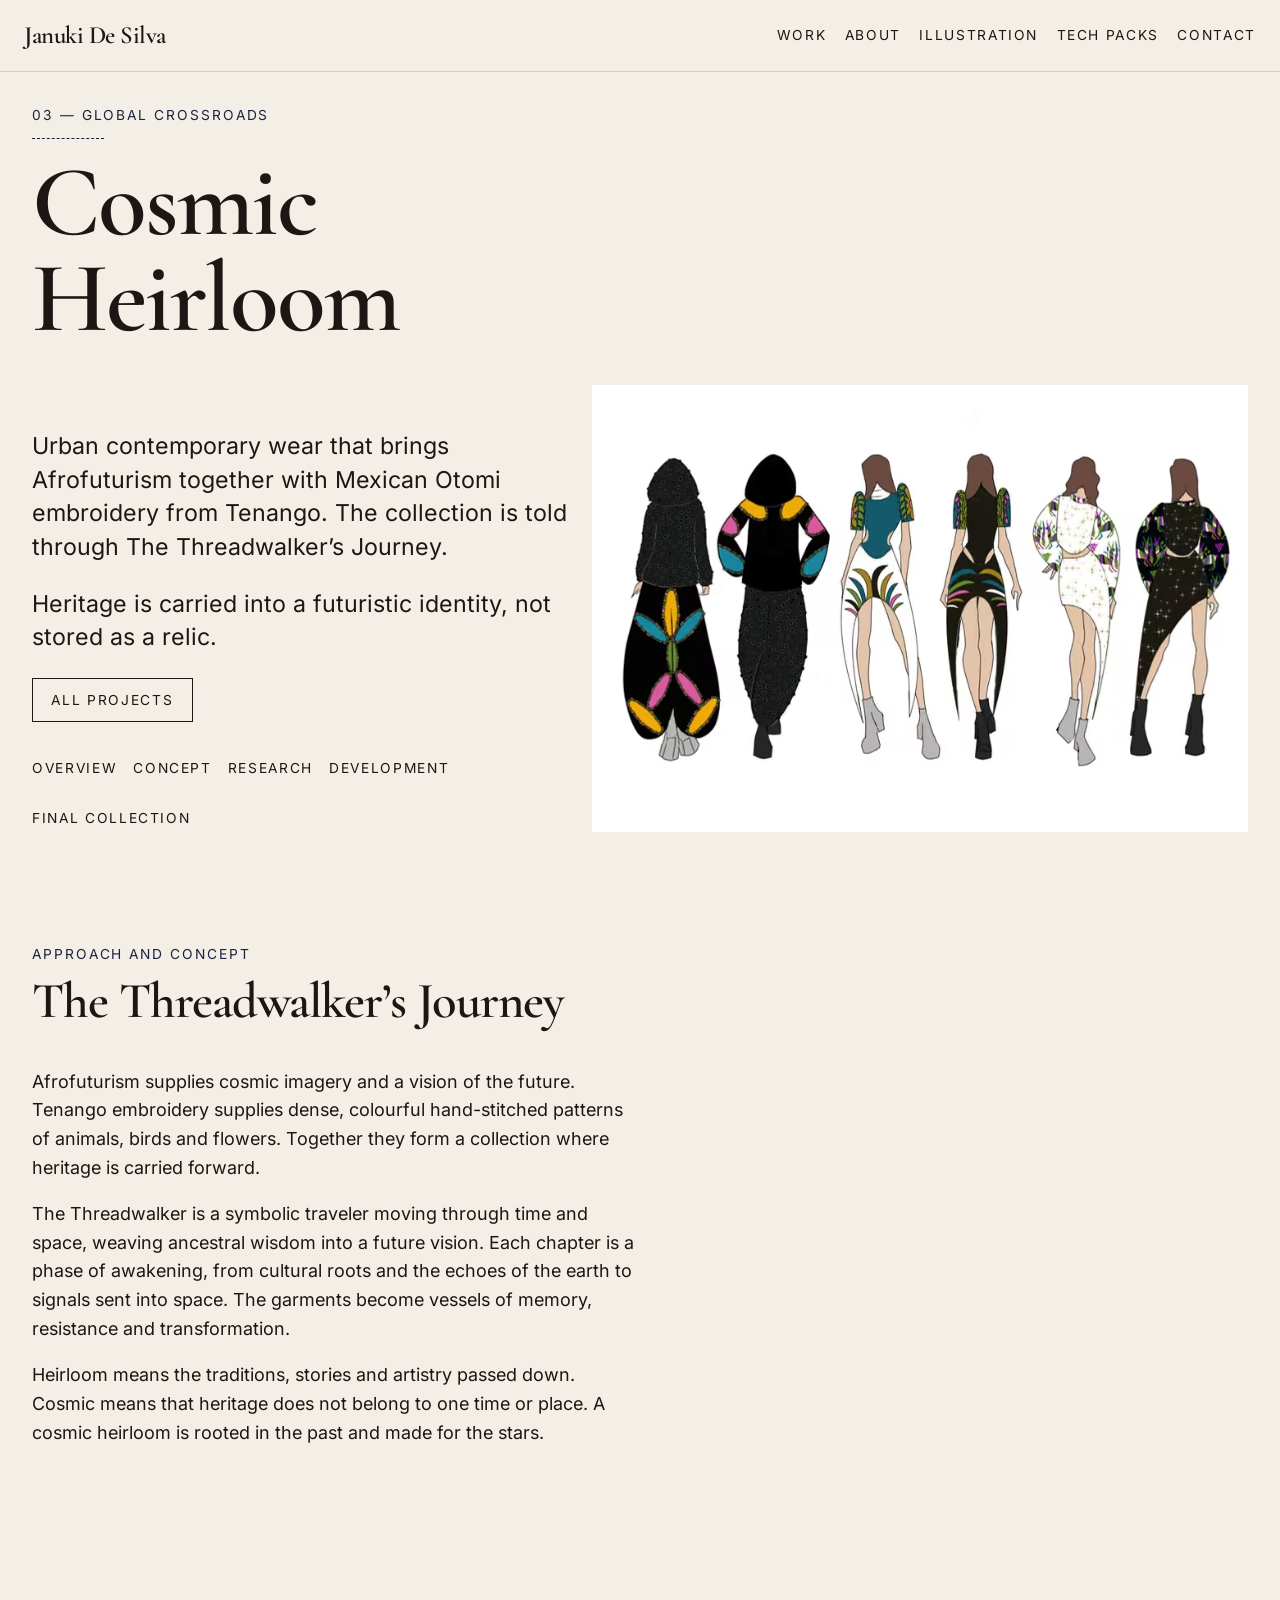
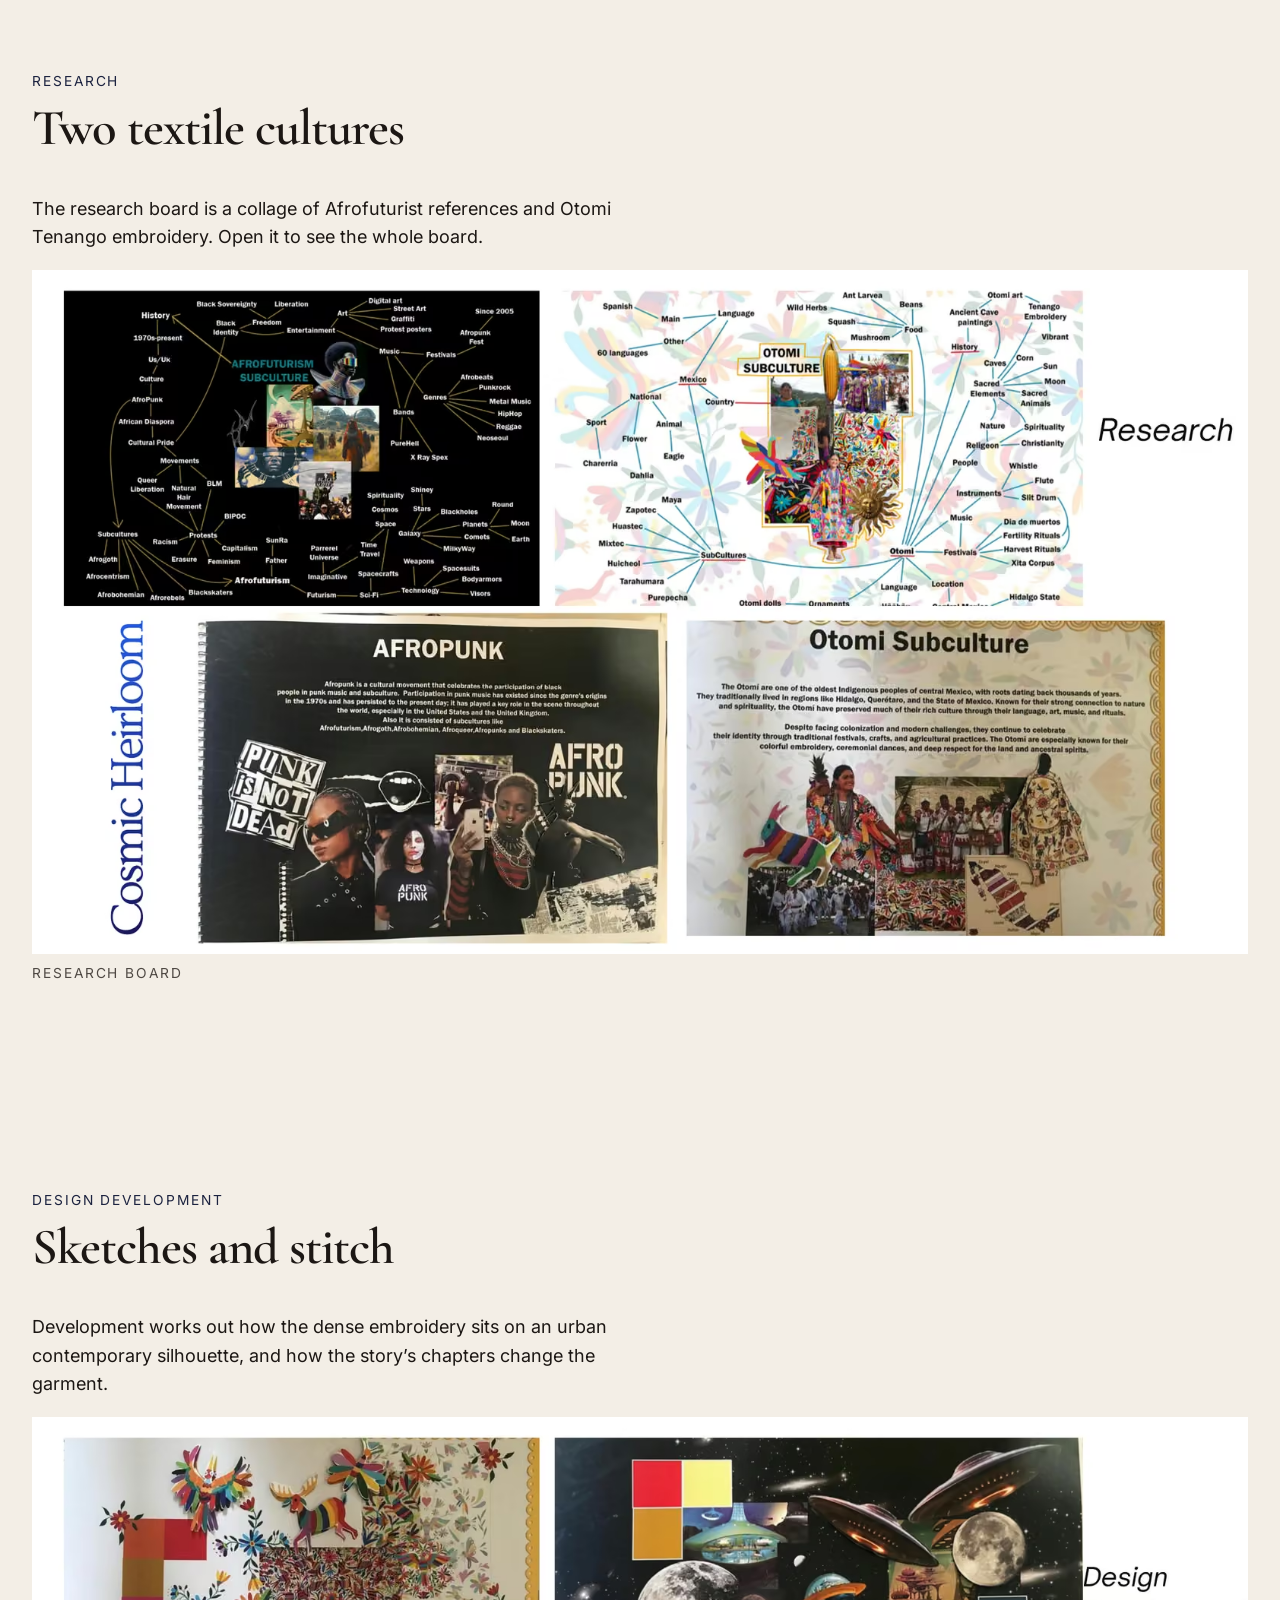
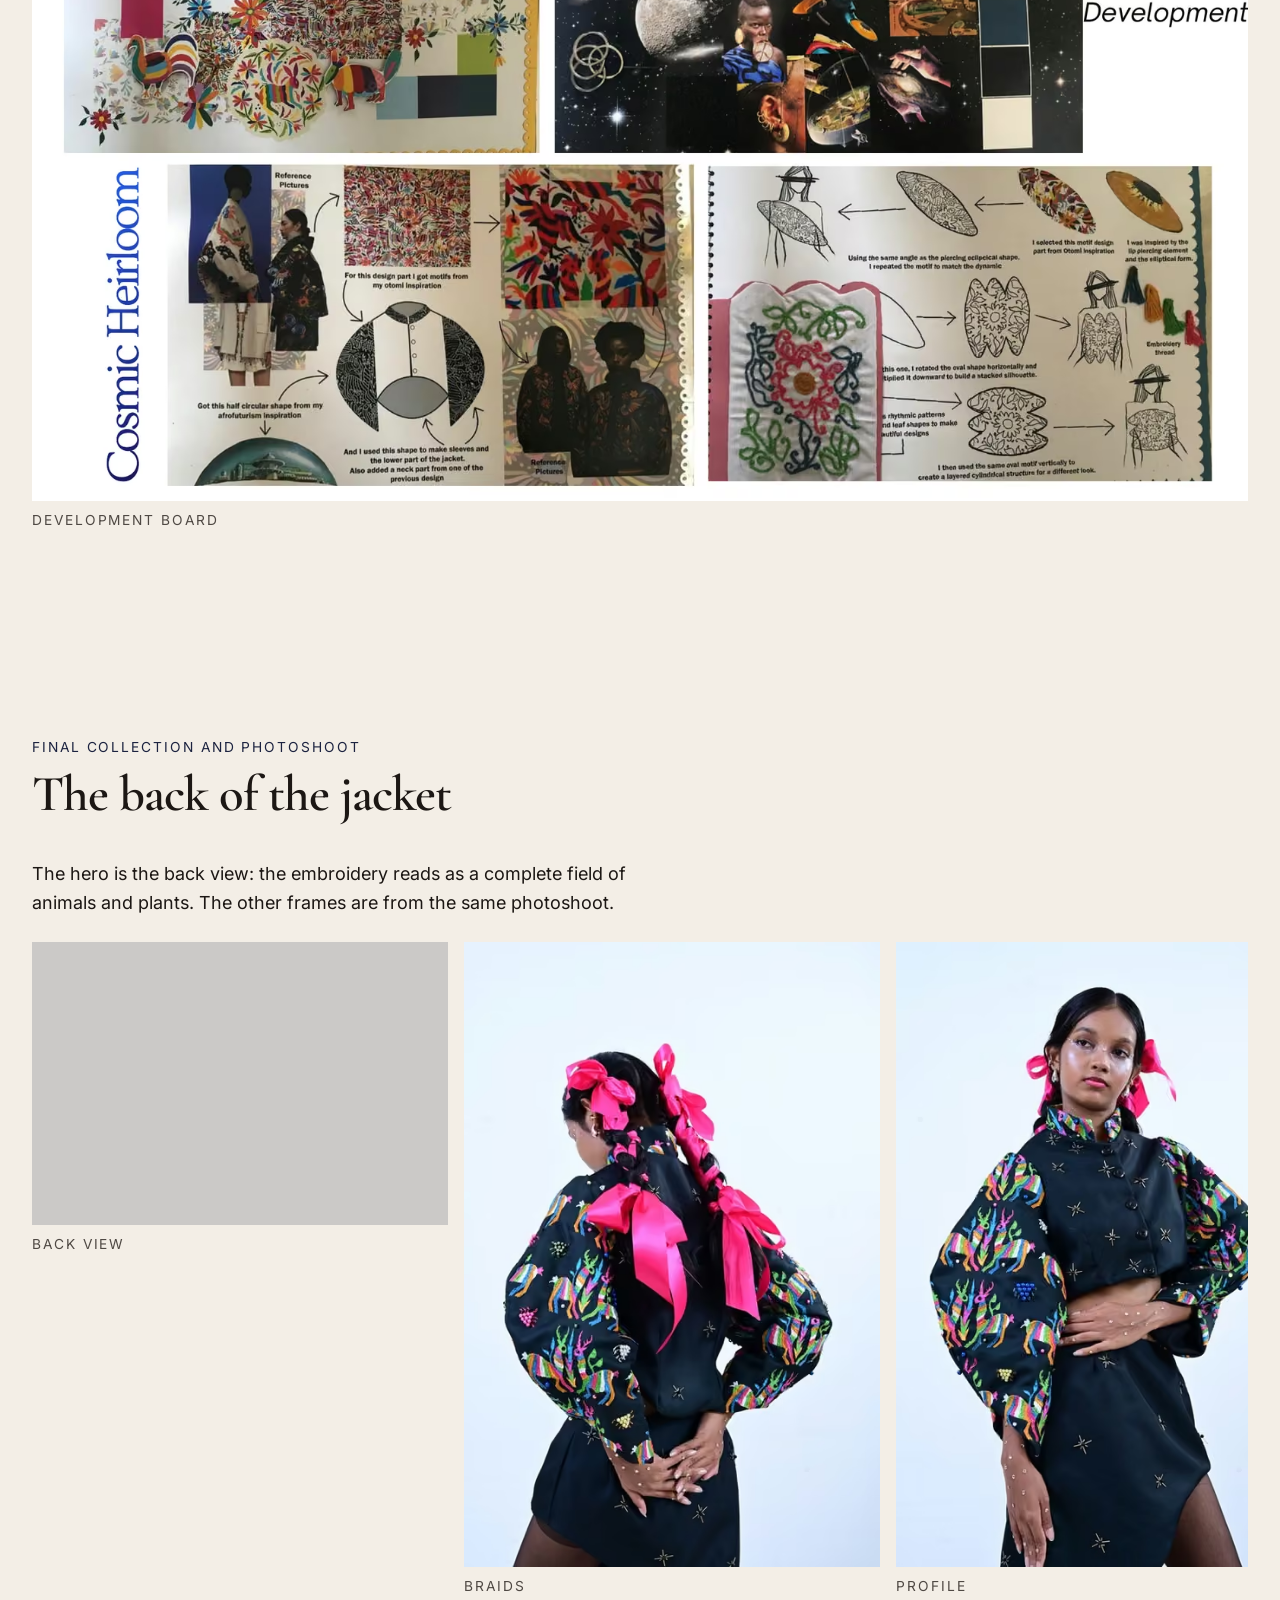
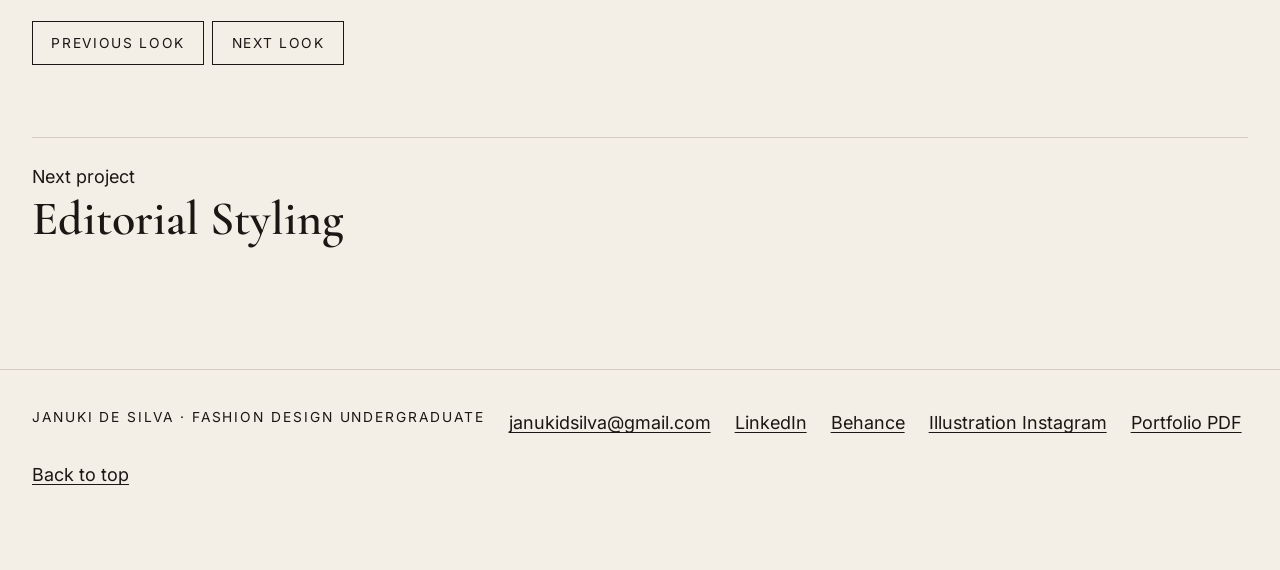
==== cosmic-heirloom/index.html @ c3a28420 "Rebuild the portfolio as an editorial multi-page site. Replace the one-page dialog layout with a pap" ====
<!DOCTYPE html>
<html lang="en">
<head>
  <meta charset="utf-8">
  <meta name="viewport" content="width=device-width, initial-scale=1">
  <title>Cosmic Heirloom — Januki De Silva</title>
  <meta name="description" content="Cosmic Heirloom by Januki De Silva. Afrofuturism meets Mexican Otomi Tenango embroidery in urban contemporary wear, told as The Threadwalker’s Journey.">
  <link rel="canonical" href="https://januki-desilva.github.io/cosmic-heirloom/">
  <meta name="theme-color" content="#1c2340">
  <meta name="author" content="Januki De Silva">
  <meta property="og:type" content="website">
  <meta property="og:locale" content="en_US">
  <meta property="og:site_name" content="Januki De Silva">
  <meta property="og:title" content="Cosmic Heirloom — Januki De Silva">
  <meta property="og:description" content="Cosmic Heirloom by Januki De Silva. Afrofuturism meets Mexican Otomi Tenango embroidery in urban contemporary wear, told as The Threadwalker’s Journey.">
  <meta property="og:url" content="https://januki-desilva.github.io/cosmic-heirloom/">
  <meta property="og:image" content="https://januki-desilva.github.io/images/og/cosmic-heirloom.jpg">
  <meta property="og:image:width" content="1200">
  <meta property="og:image:height" content="630">
  <meta property="og:image:alt" content="Cosmic Heirloom. Back view of an embroidered jacket.">
  <meta name="twitter:card" content="summary_large_image">
  <meta name="twitter:title" content="Cosmic Heirloom — Januki De Silva">
  <meta name="twitter:description" content="Cosmic Heirloom by Januki De Silva. Afrofuturism meets Mexican Otomi Tenango embroidery in urban contemporary wear, told as The Threadwalker’s Journey.">
  <meta name="twitter:image" content="https://januki-desilva.github.io/images/og/cosmic-heirloom.jpg">
  <meta name="twitter:image:alt" content="Cosmic Heirloom. Back view of an embroidered jacket.">
  <link rel="icon" href="/favicon.svg" type="image/svg+xml">
  <link rel="icon" href="/favicon.ico" sizes="any">
  <link rel="apple-touch-icon" href="/apple-touch-icon.png">
  <link rel="preload" href="/fonts/f8.woff2" as="font" type="font/woff2" crossorigin>
  <link rel="preload" as="image" href="/images/cosmic/back-480.avif" imagesrcset="/images/cosmic/back-480.avif 480w, /images/cosmic/back-800.avif 800w" imagesizes="(min-width: 800px) 54vw, 100vw" type="image/avif" fetchpriority="high">
<!-- site-css:start -->
<style>
/* Self-hosted, subset, free fonts. Two families only.
   Cormorant Garamond 600 for headings. Inter 400 for text.
   Italic on the contact headline is synthesised from the roman,
   so the first view downloads two files, not four. */

@font-face {
  font-family: "Cormorant Garamond";
  font-style: normal;
  font-weight: 600;
  font-display: swap;
  src: url("/fonts/f7.woff2") format("woff2");
  unicode-range: U+0100-02BA, U+02BD-02C5, U+02C7-02CC, U+02CE-02D7, U+02DD-02FF, U+0304, U+0308, U+0329, U+1D00-1DBF, U+1E00-1E9F, U+1EF2-1EFF, U+2020, U+20A0-20AB, U+20AD-20C4, U+2113, U+2C60-2C7F, U+A720-A7FF;
}

@font-face {
  font-family: "Cormorant Garamond";
  font-style: normal;
  font-weight: 600;
  font-display: swap;
  src: url("/fonts/f8.woff2") format("woff2");
  unicode-range: U+0000-00FF, U+0131, U+0152-0153, U+02BB-02BC, U+02C6, U+02DA, U+02DC, U+0304, U+0308, U+0329, U+2000-206F, U+20AC, U+2122, U+2191, U+2193, U+2212, U+2215, U+FEFF, U+FFFD;
}

@font-face {
  font-family: Inter;
  font-style: normal;
  font-weight: 400;
  font-display: swap;
  src: url("/fonts/f9.woff2") format("woff2");
  unicode-range: U+0100-02BA, U+02BD-02C5, U+02C7-02CC, U+02CE-02D7, U+02DD-02FF, U+0304, U+0308, U+0329, U+1D00-1DBF, U+1E00-1E9F, U+1EF2-1EFF, U+2020, U+20A0-20AB, U+20AD-20C4, U+2113, U+2C60-2C7F, U+A720-A7FF;
}

@font-face {
  font-family: Inter;
  font-style: normal;
  font-weight: 400;
  font-display: swap;
  src: url("/fonts/f10.woff2") format("woff2");
  unicode-range: U+0000-00FF, U+0131, U+0152-0153, U+02BB-02BC, U+02C6, U+02DA, U+02DC, U+0304, U+0308, U+0329, U+2000-206F, U+20AC, U+2122, U+2191, U+2193, U+2212, U+2215, U+FEFF, U+FFFD;
}

/* Januki De Silva — portfolio
   Neutral paper and ink. Project accents are set on the body.
   Motion uses transform and opacity only. */

:root {
  --paper: #f3eee6;
  --paper-2: #e7e0d6;
  --ink: #1c1714;
  --muted: #4f4944;
  --line: #d4cdc2;
  --accent: #6e2433;
  --accent-2: #3d4750;
  --vivid: #b4233a;
  --serif: "Cormorant Garamond", "Iowan Old Style", Palatino, "Palatino Linotype", "Times New Roman", serif;
  --sans: Inter, "Segoe UI", system-ui, sans-serif;
  --header: 4.5rem;
  --s-1: 0.25rem;
  --s-2: 0.5rem;
  --s-3: 0.75rem;
  --s-4: 1rem;
  --s-5: 1.5rem;
  --s-6: 2rem;
  --s-7: 3rem;
  --s-8: 4.5rem;
  --s-9: clamp(4.5rem, 8vw, 7rem);
  --text-sm: clamp(0.78rem, 0.74rem + 0.15vw, 0.875rem);
  --text-body: clamp(1rem, 0.96rem + 0.2vw, 1.125rem);
  --text-lead: clamp(1.15rem, 1.02rem + 0.55vw, 1.45rem);
  --text-h3: clamp(1.4rem, 1.15rem + 1vw, 1.85rem);
  --text-h2: clamp(2.1rem, 1.4rem + 2.2vw, 3.4rem);
  --text-h1: clamp(2.7rem, 1.15rem + 6.4vw, 6.25rem);
  --measure: 38rem;
  color-scheme: light;
}

body[data-project="parasomnia"] {
  --accent: #6e2433;
  --accent-2: #3d4750;
}

body[data-project="sacred-skin"] {
  --accent: #5c4034;
  --accent-2: #8a7968;
}

body[data-project="cosmic-heirloom"] {
  --accent: #1c2340;
  --accent-2: #b4233a;
}

body[data-project="editorial-styling"] {
  --accent: #1b2a4a;
  --accent-2: #7a2432;
}

*,
*::before,
*::after {
  box-sizing: border-box;
}

html {
  scroll-behavior: smooth;
  scroll-padding-top: calc(var(--header) + 0.75rem);
}

body {
  margin: 0;
  background: var(--paper);
  color: var(--ink);
  font-family: var(--sans);
  font-size: var(--text-body);
  font-weight: 400;
  line-height: 1.6;
  padding-top: var(--header);
}

img,
svg,
video {
  max-width: 100%;
  height: auto;
}

button,
input,
textarea {
  font-family: inherit;
  font-size: inherit;
}

[hidden] {
  display: none !important;
}

:focus {
  outline: none;
}

:focus-visible {
  outline: 2px solid var(--ink);
  outline-offset: 3px;
}

.skip:not(:focus) {
  position: absolute;
  width: 1px;
  height: 1px;
  padding: 0;
  margin: -1px;
  overflow: hidden;
  clip: rect(0 0 0 0);
  clip-path: inset(50%);
  white-space: nowrap;
  border: 0;
}

.skip:focus {
  position: fixed;
  left: 0.75rem;
  top: 0.75rem;
  z-index: 80;
  background: var(--ink);
  color: var(--paper);
  padding: 0.7rem 1rem;
  text-decoration: none;
}

.sr-only {
  position: absolute;
  width: 1px;
  height: 1px;
  padding: 0;
  margin: -1px;
  overflow: hidden;
  clip: rect(0 0 0 0);
  clip-path: inset(50%);
  white-space: nowrap;
  border: 0;
}

h1, h2, h3, p, figure {
  margin-top: 0;
}

figure {
  margin: 0;
}

h1, h2, h3 {
  font-family: var(--serif);
  font-weight: 600;
  line-height: 0.96;
  letter-spacing: -0.02em;
}

h2 em {
  font-style: italic;
  font-weight: 600;
}

h1 { font-size: var(--text-h1); }
h2 { font-size: var(--text-h2); }
h3 { font-size: var(--text-h3); line-height: 1.05; }

p { overflow-wrap: break-word; }

a {
  color: inherit;
}

.lede,
.prose p {
  max-width: var(--measure);
}

.lede {
  font-size: var(--text-lead);
  line-height: 1.45;
}

.eyebrow,
.kicker,
.section-label,
.work-tag,
figcaption,
.lookbook-bar,
.pager span,
.form-note,
.footer-meta {
  font-family: var(--sans);
  font-size: var(--text-sm);
  font-weight: 400;
  letter-spacing: 0.14em;
  text-transform: uppercase;
}

.eyebrow,
.kicker,
.section-label {
  color: var(--accent);
  margin-bottom: var(--s-3);
}

.muted { color: var(--muted); }

.wrap {
  width: min(72rem, calc(100% - 2rem));
  margin-inline: auto;
}

.wrap-wide {
  width: min(86rem, calc(100% - 2rem));
  margin-inline: auto;
}

.section {
  padding: var(--s-9) 0;
  scroll-margin-top: calc(var(--header) + 0.5rem);
}

.section-head {
  display: grid;
  gap: var(--s-3);
  margin-bottom: var(--s-7);
  position: relative;
  z-index: 1;
}

/* Header */
.site-header {
  position: fixed;
  inset: 0 0 auto 0;
  z-index: 40;
  display: flex;
  align-items: center;
  justify-content: space-between;
  gap: var(--s-4);
  min-height: var(--header);
  padding: 0 1rem;
  background: var(--paper);
  border-bottom: 1px solid var(--line);
  transform: translateY(0);
  transition: transform 240ms ease-out;
}

.site-header.is-hidden {
  transform: translateY(-100%);
}

.site-header:focus-within {
  transform: none;
}

.logo {
  display: inline-flex;
  align-items: center;
  min-height: 44px;
  font-family: var(--serif);
  font-weight: 600;
  font-size: clamp(1.15rem, 2.4vw, 1.55rem);
  letter-spacing: -0.02em;
  text-decoration: none;
  line-height: 1;
}

.nav-toggle {
  min-height: 44px;
  min-width: 44px;
  padding: 0 0.9rem;
  border: 1px solid var(--ink);
  background: transparent;
  cursor: pointer;
}

.site-nav {
  display: none;
  position: absolute;
  inset: 100% 0 auto 0;
  flex-direction: column;
  padding: 0.4rem 1rem 1rem;
  background: var(--paper);
  border-bottom: 1px solid var(--line);
}

.site-nav.is-open { display: flex; }

.site-nav a {
  display: flex;
  align-items: center;
  min-height: 48px;
  text-decoration: none;
  letter-spacing: 0.12em;
  text-transform: uppercase;
  font-size: var(--text-sm);
  font-weight: 400;
}

.site-nav a[aria-current="true"] {
  background-image: linear-gradient(90deg, var(--ink) 45%, transparent 0);
  background-size: 7px 1px;
  background-repeat: repeat-x;
  background-position: left bottom;
  background-origin: content-box;
}

/* Stitched thread. Drawn by scroll; static when motion is reduced. */
.thread {
  display: none;
  position: fixed;
  left: 0;
  top: 0;
  width: 12px;
  height: 100vh;
  z-index: 35;
  color: #b7aa9c;
  pointer-events: none;
}

.thread path {
  stroke-dasharray: 1;
  stroke-dashoffset: 1;
}

/* Hero */
.hero {
  display: flex;
  flex-direction: column;
  gap: var(--s-5);
  padding-bottom: var(--s-7);
}

.hero-media {
  background: var(--tone, #351a0f);
  aspect-ratio: 1365 / 2048;
  overflow: hidden;
  width: 100%;
}

.hero-media picture,
.hero-media img {
  display: block;
  width: 100%;
  height: 100%;
  object-fit: cover;
}

.hero-copy {
  width: min(72rem, calc(100% - 2rem));
  margin-inline: auto;
}

.hero-copy h1 span {
  display: block;
}

.hero .btn { margin-top: var(--s-4); }

.hero-credit {
  margin: var(--s-4) 0 0;
  color: var(--muted);
  font-size: var(--text-sm);
  letter-spacing: 0.12em;
  text-transform: uppercase;
}

/* Buttons and chips */
.btn,
.btn-ghost,
.icon-btn,
.look-btn,
.nav-toggle,
.video-load {
  display: inline-flex;
  align-items: center;
  justify-content: center;
  min-height: 44px;
  padding: 0.55rem 1.15rem;
  border: 1px solid var(--ink);
  background: var(--ink);
  color: var(--paper);
  text-decoration: none;
  letter-spacing: 0.12em;
  text-transform: uppercase;
  font-size: var(--text-sm);
  font-weight: 400;
  cursor: pointer;
  transition: transform 200ms ease-out, background-color 200ms ease-out, color 200ms ease-out;
}

.btn:hover,
.btn:focus-visible,
.btn-ghost:hover,
.btn-ghost:focus-visible {
  background: var(--accent);
  border-color: var(--accent);
  color: var(--paper);
}

.btn-ghost {
  background: transparent;
  color: var(--ink);
}

.cluster {
  display: flex;
  flex-wrap: wrap;
  gap: var(--s-3);
  align-items: center;
}

.chips {
  display: flex;
  flex-wrap: wrap;
  gap: var(--s-2);
  padding: 0;
  margin: var(--s-4) 0 0;
  list-style: none;
}

.chips li {
  border: 1px solid var(--line);
  padding: 0.35rem 0.7rem;
  background: #faf7f2;
  font-size: var(--text-sm);
}

/* Selected work */
.work-section {
  position: relative;
  overflow: hidden;
}

.giant {
  position: absolute;
  z-index: 0;
  margin: 0;
  left: -0.04em;
  top: 0;
  font-family: var(--serif);
  font-weight: 600;
  font-size: clamp(5.5rem, 20vw, 16rem);
  line-height: 0.78;
  letter-spacing: -0.035em;
  color: transparent;
  -webkit-text-stroke: 1px rgba(28, 23, 20, 0.38);
  user-select: none;
  pointer-events: none;
}

.work-grid {
  position: relative;
  z-index: 1;
  display: grid;
  gap: var(--s-7);
}

.work-card {
  min-width: 0;
}

.work-card a {
  display: block;
  text-decoration: none;
  color: inherit;
}

.work-card .frame {
  overflow: hidden;
  background: var(--tone, var(--paper-2));
}

.work-card .frame picture,
.work-card .frame img {
  display: block;
  width: 100%;
  height: auto;
}

.work-card img {
  transform: scale(1);
  transition: transform 450ms ease-out;
}

.work-card:hover img,
.work-card:focus-within img {
  transform: scale(1.045);
}

.work-meta {
  display: grid;
  gap: 0.2rem;
  padding-top: var(--s-3);
}

.work-meta strong {
  font-family: var(--serif);
  font-size: clamp(1.8rem, 1.3rem + 1.4vw, 2.6rem);
  font-weight: 600;
  line-height: 0.95;
  letter-spacing: -0.02em;
}

.work-summary {
  color: var(--muted);
  max-width: 36rem;
}

.view-line {
  display: inline-block;
  margin-top: var(--s-2);
  letter-spacing: 0.14em;
  text-transform: uppercase;
  font-size: var(--text-sm);
  font-weight: 400;
  transform: translateY(6px);
  opacity: 0;
  transition: transform 280ms ease-out, opacity 280ms ease-out;
}

@media (hover: none) {
  .view-line { opacity: 1; transform: none; }
}

.work-card:hover .view-line,
.work-card:focus-within .view-line {
  transform: none;
  opacity: 1;
}

.cursor-preview {
  position: fixed;
  left: 0;
  top: 0;
  width: min(220px, 40vw);
  z-index: 25;
  pointer-events: none;
  opacity: 0;
  background: var(--paper-2);
  box-shadow: 0 12px 40px rgba(28, 23, 20, 0.16);
  transition: opacity 200ms ease-out;
}

.cursor-preview.is-on { opacity: 1; }

.cursor-preview img {
  display: block;
  width: 100%;
  height: auto;
}

/* About */
.about-grid {
  display: grid;
  gap: var(--s-6);
  align-items: start;
}

.portrait {
  margin: 0;
  background: var(--tone, #6a6668);
}

.portrait img { display: block; width: 100%; height: auto; }

.portrait figcaption,
.frame figcaption,
.shot-figure figcaption {
  margin-top: var(--s-2);
  color: var(--muted);
}

.skill-block { margin-top: var(--s-6); }
.skill-block h3 { margin-bottom: var(--s-2); }

/* Illustration and tech */
.gallery {
  display: grid;
  gap: var(--s-5);
  grid-template-columns: 1fr;
}

.shot {
  display: block;
  width: 100%;
  padding: 0;
  border: 0;
  background: var(--tone, var(--paper-2));
  cursor: zoom-in;
  color: inherit;
}

.shot img {
  display: block;
  width: 100%;
  height: auto;
  transform: scale(1);
  transition: transform 400ms ease-out;
}

.shot:hover img,
.shot:focus-visible img {
  transform: scale(1.03);
}

.board .shot img { width: 100%; }

.tech-grid {
  display: grid;
  gap: var(--s-5);
}

/* Contact */
.contact-grid {
  display: grid;
  gap: var(--s-7);
}

.contact-links {
  list-style: none;
  padding: 0;
  margin: 0 0 var(--s-5);
}

.contact-links a {
  display: flex;
  align-items: baseline;
  justify-content: space-between;
  gap: var(--s-4);
  min-height: 48px;
  padding: 0.7rem 0;
  border-top: 1px solid var(--line);
  text-decoration: none;
  font-family: var(--serif);
  font-size: clamp(1.4rem, 1rem + 1.4vw, 2rem);
  line-height: 1.1;
}

.contact-links li:last-child a { border-bottom: 1px solid var(--line); }

.contact-links span {
  font-family: var(--sans);
  font-size: var(--text-sm);
  letter-spacing: 0.14em;
  text-transform: uppercase;
  color: var(--muted);
}

.form {
  display: grid;
  gap: var(--s-4);
}

.field { display: grid; gap: 0.35rem; }

.field label { font-weight: 400; }

.field input,
.field textarea {
  width: 100%;
  min-height: 44px;
  padding: 0.65rem 0.75rem;
  border: 1px solid var(--ink);
  background: #faf7f2;
  border-radius: 0;
}

.field textarea { min-height: 9rem; resize: vertical; }

.field-error {
  margin: 0;
  color: #6e2433;
  font-size: var(--text-sm);
}

.form-status {
  margin: 0;
  min-height: 1.5em;
}

.secondary-link {
  margin-top: var(--s-5);
  font-size: var(--text-sm);
}

.secondary-link a { letter-spacing: 0.08em; }

/* Project pages */
.project-hero {
  display: grid;
  gap: var(--s-5);
  padding-top: var(--s-6);
}

.project-hero .frame { order: -1; }

.project-copy .lede + .lede { margin-top: 0; }

.accent-rule {
  width: 4.5rem;
  height: 0;
  border: 0;
  border-top: 1px dashed var(--accent);
  margin: 0 0 var(--s-4);
}

.section-nav {
  display: flex;
  gap: 0.4rem 1rem;
  flex-wrap: wrap;
  margin: var(--s-5) 0 0;
}

.section-nav a {
  min-height: 44px;
  display: inline-flex;
  align-items: center;
  text-decoration: none;
  letter-spacing: 0.12em;
  text-transform: uppercase;
  font-size: var(--text-sm);
  font-weight: 400;
  border-bottom: 1px solid transparent;
}

.section-nav a[aria-current="true"],
.section-nav a:hover {
  border-bottom-color: var(--ink);
}

.block + .block { margin-top: var(--s-6); }

.board { margin: var(--s-5) 0 0; }

.split {
  display: grid;
  gap: var(--s-6);
  align-items: start;
}

/* Lookbook */
.lookbook {
  margin-top: var(--s-5);
  min-width: 0;
  max-width: 100%;
}

.lookbook-track {
  display: flex;
  gap: var(--s-4);
  overflow-x: auto;
  scroll-snap-type: x mandatory;
  padding-bottom: var(--s-3);
  list-style: none;
  margin: 0;
  padding-left: 0;
  max-width: 100%;
  min-width: 0;
}

.lookbook-track:focus-visible {
  outline: 2px solid var(--ink);
  outline-offset: 3px;
}

.lookbook-track li {
  flex: 0 0 min(78%, 26rem);
  scroll-snap-align: start;
  min-width: 0;
}

.lookbook-bar {
  display: flex;
  flex-wrap: wrap;
  gap: var(--s-2);
  margin-top: var(--s-3);
}

.look-btn {
  background: transparent;
  color: var(--ink);
}

.look-btn:hover,
.look-btn:focus-visible {
  background: var(--ink);
  color: var(--paper);
}

/* Video slot is hidden until data-video-src is set. */
.video-slot {
  margin-top: var(--s-7);
  padding: var(--s-5);
  border: 1px dashed var(--line);
}

.video-slot video,
.video-slot img {
  width: 100%;
  height: auto;
  background: #1c1714;
}

/* Pager */
.project-pager {
  display: grid;
  margin-top: var(--s-8);
  border-top: 1px solid var(--line);
}

.project-pager a {
  display: flex;
  flex-direction: column;
  justify-content: center;
  gap: 0.35rem;
  min-height: 8rem;
  padding: var(--s-5) 0;
  text-decoration: none;
}

.project-pager strong {
  font-family: var(--serif);
  font-size: clamp(2rem, 1.4rem + 2vw, 3.4rem);
  font-weight: 600;
  line-height: 0.95;
}

.project-pager a:hover strong { color: var(--accent); }

/* Lightbox */
dialog.lightbox {
  width: min(100%, 100vw);
  height: 100%;
  max-width: none;
  max-height: none;
  margin: 0;
  padding: 0;
  border: 0;
  background: #1c1714;
  color: #f3eee6;
}

dialog.lightbox::backdrop {
  background: rgba(28, 23, 20, 0.84);
}

.lightbox-bar,
.lightbox-stage,
.lightbox-caption {
  width: min(72rem, calc(100% - 2rem));
  margin-inline: auto;
}

.lightbox-bar {
  display: flex;
  align-items: center;
  justify-content: space-between;
  gap: var(--s-3);
  min-height: 4.5rem;
}

.lightbox-bar p { margin: 0; letter-spacing: 0.12em; text-transform: uppercase; font-size: var(--text-sm); }

.icon-btn {
  background: #f3eee6;
  color: #1c1714;
  border-color: #f3eee6;
}

.icon-btn:hover,
.icon-btn:focus-visible {
  background: #ffffff;
  border-color: #ffffff;
  color: #1c1714;
}

.lightbox-stage {
  display: grid;
  grid-template-columns: 1fr 1fr;
  grid-template-areas: "image image" "prev next";
  gap: var(--s-2);
  align-items: center;
  min-height: 0;
}

.lightbox-stage picture { grid-area: image; }
.lightbox-stage [data-lightbox-prev] { grid-area: prev; }
.lightbox-stage [data-lightbox-next] { grid-area: next; }

.lightbox-stage img {
  display: block;
  width: auto;
  max-width: 100%;
  max-height: calc(100vh - 12rem);
  max-height: calc(100dvh - 12rem);
  margin-inline: auto;
  object-fit: contain;
  background: #2a2422;
}

.lightbox-caption {
  min-height: 3.5rem;
  margin-top: var(--s-3);
  margin-bottom: 0;
}

/* Footer and utilities */
.site-footer {
  border-top: 1px solid var(--line);
  padding: var(--s-6) 0 var(--s-8);
  display: grid;
  gap: var(--s-4);
}

.site-footer a { text-underline-offset: 0.18em; }

.footer-row {
  display: flex;
  flex-wrap: wrap;
  gap: var(--s-2) var(--s-5);
  align-items: center;
}

.footer-row a {
  display: inline-flex;
  align-items: center;
  min-height: 44px;
}

.to-top {
  display: none;
  position: fixed;
  right: 0.75rem;
  bottom: 0.75rem;
  z-index: 30;
  background: var(--paper);
  color: var(--ink);
  text-decoration: none;
  box-shadow: 0 6px 24px rgba(28, 23, 20, 0.12);
}

.to-top.is-on { display: inline-flex; }

.not-found {
  min-height: calc(100vh - var(--header) - 8rem);
  display: grid;
  align-content: center;
  gap: var(--s-4);
  padding: var(--s-8) 0;
}

.js [data-reveal] {
  opacity: 0;
  transform: translateY(16px);
}

.js [data-reveal].is-in {
  opacity: 1;
  transform: none;
  transition: opacity 420ms ease-out, transform 420ms ease-out;
}

.js [data-reveal].is-in:nth-child(2) { transition-delay: 60ms; }
.js [data-reveal].is-in:nth-child(3) { transition-delay: 120ms; }

@media (min-width: 720px) {
  .gallery { grid-template-columns: 1fr 1fr; }
  .gallery .wide { grid-column: 1 / -1; }
  .tech-grid { grid-template-columns: 1fr 1fr; }
  .contact-grid { grid-template-columns: 0.9fr 1.1fr; align-items: start; }
  .split { grid-template-columns: 0.8fr 1.2fr; }
  .project-hero { grid-template-columns: 0.9fr 1.1fr; align-items: end; }
  .project-hero .frame { order: 0; }
  .about-grid { grid-template-columns: minmax(0, 0.72fr) minmax(0, 1.2fr); }
}

@media (min-width: 800px) {
  .nav-toggle { display: none; }
  .site-nav {
    display: flex;
    position: static;
    flex-direction: row;
    align-items: center;
    gap: 0.25rem 1.15rem;
    padding: 0;
    border: 0;
    background: transparent;
  }
  .thread { display: block; }
  .hero {
    display: grid;
    grid-template-columns: minmax(0, 0.86fr) minmax(0, 1.14fr);
    align-items: end;
    min-height: calc(100svh - var(--header));
    gap: var(--s-6);
    width: min(90rem, calc(100% - 3rem));
    margin-inline: auto;
    padding-top: var(--s-5);
  }
  .hero-media {
    margin: 0;
    width: auto;
    height: 100%;
    min-height: calc(100svh - var(--header) - 2.5rem);
    aspect-ratio: auto;
    order: 2;
  }
  .hero-copy { width: auto; margin: 0; order: 1; padding-bottom: var(--s-6); }
  .work-grid {
    grid-template-columns: 1.15fr 0.85fr;
    gap: var(--s-7) var(--s-6);
    align-items: start;
  }
  .work-card:first-child { grid-row: span 2; }
  .work-card:last-child { grid-column: 1 / -1; }
  .work-card:last-child a {
    display: grid;
    grid-template-columns: 1.3fr 0.7fr;
    gap: var(--s-5);
    align-items: end;
  }
}

@media (min-width: 1000px) {
  .gallery { grid-template-columns: repeat(3, minmax(0, 1fr)); }
  .gallery .wide { grid-column: span 2; }
}

@media (min-width: 800px) {
  .lightbox-stage {
    grid-template-columns: auto minmax(0, 1fr) auto;
    grid-template-areas: "prev image next";
  }
}

@media (min-width: 1200px) {
  .wrap { width: min(76rem, calc(100% - 4rem)); }
  .wrap-wide { width: min(92rem, calc(100% - 4rem)); }
  .site-header { padding-inline: 1.5rem; }
}

@media (prefers-reduced-motion: reduce) {
  html { scroll-behavior: auto; }
  *,
  *::before,
  *::after {
    animation: none !important;
    transition: none !important;
  }
  .js [data-reveal] { opacity: 1; transform: none; }
  .thread path { stroke-dashoffset: 0 !important; }
  .lookbook-track { scroll-snap-type: none; scroll-behavior: auto; }
  .view-line { opacity: 1; transform: none; }
  .cursor-preview { display: none !important; }
}

@media (prefers-reduced-motion: no-preference) {
  @view-transition {
    navigation: auto;
  }
}
</style>
<!-- site-css:end -->
  <script>document.documentElement.classList.add("js");</script>
  <script type="application/ld+json">
  {
    "@context": "https://schema.org",
    "@type": "BreadcrumbList",
    "itemListElement": [
      {"@type": "ListItem", "position": 1, "name": "Portfolio", "item": "https://januki-desilva.github.io/"},
      {"@type": "ListItem", "position": 2, "name": "Cosmic Heirloom", "item": "https://januki-desilva.github.io/cosmic-heirloom/"}
    ]
  }
  </script>
</head>

<body id="top" data-project="cosmic-heirloom">
  <a class="skip" href="#main">Skip to content</a>
  <svg class="thread" viewBox="0 0 2 100" preserveAspectRatio="none" aria-hidden="true" focusable="false">
    <path d="M1 0 V100" pathLength="1" fill="none" stroke="currentColor" stroke-width="0.35"></path>
  </svg>
  <header class="site-header">
    <a class="logo" href="/#top">Januki De Silva</a>
    <button class="nav-toggle" type="button" aria-expanded="false" aria-controls="site-nav">Menu</button>
    <nav id="site-nav" class="site-nav" aria-label="Sections">
      <a href="/#work" data-nav="work">Work</a>
      <a href="/#about" data-nav="about">About</a>
      <a href="/#illustration" data-nav="illustration">Illustration</a>
      <a href="/#tech-packs" data-nav="tech-packs">Tech packs</a>
      <a href="/#contact" data-nav="contact">Contact</a>
    </nav>
  </header>
  <main id="main">

    <article>

      <header class="project-hero wrap" id="overview">
        <div class="project-copy">
          <p class="kicker">03 — Global Crossroads</p>
          <hr class="accent-rule">
          <h1>Cosmic Heirloom</h1>
          <p class="lede">Urban contemporary wear that brings Afrofuturism together with Mexican Otomi embroidery from Tenango. The collection is told through The Threadwalker’s Journey.</p>
          <p class="lede">Heritage is carried into a futuristic identity, not stored as a relic.</p>
          <p><a class="btn-ghost" href="/#work">All projects</a></p>
          <nav class="section-nav" aria-label="In this project">
        <a href="#overview" data-nav="overview">Overview</a>
        <a href="#concept" data-nav="concept">Concept</a>
        <a href="#research" data-nav="research">Research</a>
        <a href="#development" data-nav="development">Development</a>
        <a href="#finals" data-nav="finals">Final collection</a>
      </nav>
        </div>
        <figure class="frame" style="--tone:#cbc9c7">
          <picture>
            <source type="image/avif" srcset="/images/cosmic/back-480.avif 480w, /images/cosmic/back-800.avif 800w" sizes="(min-width: 720px) 48vw, 100vw">
            <source type="image/webp" srcset="/images/cosmic/back-480.webp 480w, /images/cosmic/back-800.webp 800w" sizes="(min-width: 720px) 48vw, 100vw">
            <img src="/images/cosmic/back-800.jpg" srcset="/images/cosmic/back-480.jpg 480w, /images/cosmic/back-800.jpg 800w" sizes="(min-width: 720px) 48vw, 100vw" width="800" height="545" alt="Cosmic Heirloom final collection. Back view of an embroidered jacket with dense animal and plant motifs." fetchpriority="high" decoding="async">
          </picture>
        </figure>
      </header>

      <section class="section" id="concept">
        <div class="wrap prose">
          <p class="kicker">Approach and concept</p>
          <h2>The Threadwalker’s Journey</h2>
          <p>Afrofuturism supplies cosmic imagery and a vision of the future. Tenango embroidery supplies dense, colourful hand-stitched patterns of animals, birds and flowers. Together they form a collection where heritage is carried forward.</p>
          <p>The Threadwalker is a symbolic traveler moving through time and space, weaving ancestral wisdom into a future vision. Each chapter is a phase of awakening, from cultural roots and the echoes of the earth to signals sent into space. The garments become vessels of memory, resistance and transformation.</p>
          <p>Heirloom means the traditions, stories and artistry passed down. Cosmic means that heritage does not belong to one time or place. A cosmic heirloom is rooted in the past and made for the stars.</p>
        </div>
      </section>

      <section class="section" id="research">
        <div class="wrap-wide">
          <div class="prose">
            <p class="kicker">Research</p>
            <h2>Two textile cultures</h2>
            <p>The research board is a collage of Afrofuturist references and Otomi Tenango embroidery. Open it to see the whole board.</p>
          </div>
          <figure class="shot-figure">
          <button type="button" class="shot" style="--tone:#9b9892" data-lightbox-group="cosmic-research" data-caption="Research board" data-full="/images/cosmic/research-1600.webp">
            <picture>
            <source type="image/avif" srcset="/images/cosmic/research-800.avif 800w, /images/cosmic/research-1600.avif 1600w" sizes="100vw">
            <source type="image/webp" srcset="/images/cosmic/research-800.webp 800w, /images/cosmic/research-1600.webp 1600w" sizes="100vw">
            <img src="/images/cosmic/research-1600.jpg" srcset="/images/cosmic/research-800.jpg 800w, /images/cosmic/research-1600.jpg 1600w" sizes="100vw" width="1600" height="900" alt="Cosmic Heirloom research board on Afrofuturism and Otomi Tenango embroidery." loading="lazy" decoding="async">
          </picture>
          </button>
          <figcaption>Research board</figcaption>
        </figure>
        </div>
      </section>

      <section class="section" id="development">
        <div class="wrap-wide">
          <div class="prose">
            <p class="kicker">Design development</p>
            <h2>Sketches and stitch</h2>
            <p>Development works out how the dense embroidery sits on an urban contemporary silhouette, and how the story’s chapters change the garment.</p>
          </div>
          <figure class="shot-figure">
          <button type="button" class="shot" style="--tone:#9d938a" data-lightbox-group="cosmic-dev" data-caption="Development board" data-full="/images/cosmic/development-1600.webp">
            <picture>
            <source type="image/avif" srcset="/images/cosmic/development-800.avif 800w, /images/cosmic/development-1600.avif 1600w" sizes="100vw">
            <source type="image/webp" srcset="/images/cosmic/development-800.webp 800w, /images/cosmic/development-1600.webp 1600w" sizes="100vw">
            <img src="/images/cosmic/development-1600.jpg" srcset="/images/cosmic/development-800.jpg 800w, /images/cosmic/development-1600.jpg 1600w" sizes="100vw" width="1600" height="900" alt="Cosmic Heirloom design development board of sketches and textile ideas." loading="lazy" decoding="async">
          </picture>
          </button>
          <figcaption>Development board</figcaption>
        </figure>
        </div>
      </section>

      <section class="section" id="finals">
        <div class="wrap-wide">
          <div class="prose">
            <p class="kicker">Final collection and photoshoot</p>
            <h2>The back of the jacket</h2>
            <p>The hero is the back view: the embroidery reads as a complete field of animals and plants. The other frames are from the same photoshoot.</p>
          </div>
          <div class="lookbook" role="region" aria-label="Cosmic Heirloom final collection">
      <ul class="lookbook-track" tabindex="0">
        <li>
          <figure class="shot-figure">
          <button type="button" class="shot" style="--tone:#cbc9c7" data-lightbox-group="cosmic-finals" data-caption="Back view" data-full="/images/cosmic/back-800.webp">
            <picture>
            <source type="image/avif" srcset="/images/cosmic/back-480.avif 480w, /images/cosmic/back-800.avif 800w" sizes="(min-width: 800px) 26rem, 78vw">
            <source type="image/webp" srcset="/images/cosmic/back-480.webp 480w, /images/cosmic/back-800.webp 800w" sizes="(min-width: 800px) 26rem, 78vw">
            <img src="/images/cosmic/back-800.jpg" srcset="/images/cosmic/back-480.jpg 480w, /images/cosmic/back-800.jpg 800w" sizes="(min-width: 800px) 26rem, 78vw" width="800" height="545" alt="Cosmic Heirloom final collection. Back view of an embroidered jacket with dense animal and plant motifs." loading="lazy" decoding="async">
          </picture>
          </button>
          <figcaption>Back view</figcaption>
        </figure>
        </li>
        <li>
          <figure class="shot-figure">
          <button type="button" class="shot" style="--tone:#a7a2b2" data-lightbox-group="cosmic-finals" data-caption="Braids" data-full="/images/cosmic/braids-532.webp">
            <picture>
            <source type="image/avif" srcset="/images/cosmic/braids-480.avif 480w, /images/cosmic/braids-532.avif 532w" sizes="(min-width: 800px) 26rem, 78vw">
            <source type="image/webp" srcset="/images/cosmic/braids-480.webp 480w, /images/cosmic/braids-532.webp 532w" sizes="(min-width: 800px) 26rem, 78vw">
            <img src="/images/cosmic/braids-532.jpg" srcset="/images/cosmic/braids-480.jpg 480w, /images/cosmic/braids-532.jpg 532w" sizes="(min-width: 800px) 26rem, 78vw" width="532" height="800" alt="Cosmic Heirloom photoshoot. A model with braided hair in a black top, white trousers and an embroidered jacket." loading="lazy" decoding="async">
          </picture>
          </button>
          <figcaption>Braids</figcaption>
        </figure>
        </li>
        <li>
          <figure class="shot-figure">
          <button type="button" class="shot" style="--tone:#979da9" data-lightbox-group="cosmic-finals" data-caption="Profile" data-full="/images/cosmic/profile-532.webp">
            <picture>
            <source type="image/avif" srcset="/images/cosmic/profile-480.avif 480w, /images/cosmic/profile-532.avif 532w" sizes="(min-width: 800px) 26rem, 78vw">
            <source type="image/webp" srcset="/images/cosmic/profile-480.webp 480w, /images/cosmic/profile-532.webp 532w" sizes="(min-width: 800px) 26rem, 78vw">
            <img src="/images/cosmic/profile-532.jpg" srcset="/images/cosmic/profile-480.jpg 480w, /images/cosmic/profile-532.jpg 532w" sizes="(min-width: 800px) 26rem, 78vw" width="532" height="800" alt="Cosmic Heirloom photoshoot. A model in profile wearing the embroidered jacket." loading="lazy" decoding="async">
          </picture>
          </button>
          <figcaption>Profile</figcaption>
        </figure>
        </li>
        <li>
          <figure class="shot-figure">
          <button type="button" class="shot" style="--tone:#989ca7" data-lightbox-group="cosmic-finals" data-caption="Standing look" data-full="/images/cosmic/standing-479.webp">
            <picture>
            <source type="image/avif" srcset="/images/cosmic/standing-479.avif 479w" sizes="(min-width: 800px) 26rem, 78vw">
            <source type="image/webp" srcset="/images/cosmic/standing-479.webp 479w" sizes="(min-width: 800px) 26rem, 78vw">
            <img src="/images/cosmic/standing-479.jpg" srcset="/images/cosmic/standing-479.jpg 479w" sizes="(min-width: 800px) 26rem, 78vw" width="479" height="720" alt="Cosmic Heirloom photoshoot. A standing look from the final collection." loading="lazy" decoding="async">
          </picture>
          </button>
          <figcaption>Standing look</figcaption>
        </figure>
        </li>
        <li>
          <figure class="shot-figure">
          <button type="button" class="shot" style="--tone:#bfc8d5" data-lightbox-group="cosmic-finals" data-caption="Embroidery detail" data-full="/images/cosmic/detail-426.webp">
            <picture>
            <source type="image/avif" srcset="/images/cosmic/detail-426.avif 426w" sizes="(min-width: 800px) 26rem, 78vw">
            <source type="image/webp" srcset="/images/cosmic/detail-426.webp 426w" sizes="(min-width: 800px) 26rem, 78vw">
            <img src="/images/cosmic/detail-426.jpg" srcset="/images/cosmic/detail-426.jpg 426w" sizes="(min-width: 800px) 26rem, 78vw" width="426" height="640" alt="Cosmic Heirloom detail of the embroidered textile." loading="lazy" decoding="async">
          </picture>
          </button>
          <figcaption>Embroidery detail</figcaption>
        </figure>
        </li>
      </ul>
      <div class="lookbook-bar">
        <button class="look-btn" type="button" data-look-prev>Previous look</button>
        <button class="look-btn" type="button" data-look-next>Next look</button>
      </div>
    </div>
          <nav class="project-pager" aria-label="More projects">
        <a href="/editorial-styling/"><span>Next project</span><strong>Editorial Styling</strong></a>
      </nav>
        </div>
      </section>

    </article>

  </main>
  <footer class="site-footer">
    <div class="wrap footer-row">
      <p class="footer-meta">Januki De Silva · Fashion design undergraduate</p>
      <a href="mailto:janukidsilva@gmail.com">janukidsilva@gmail.com</a>
      <a href="https://www.linkedin.com/in/januki-de-silva-02a955370">LinkedIn</a>
      <a href="https://www.behance.net/janukidesilva">Behance</a>
      <a href="https://www.instagram.com/cele.stia_7/">Illustration Instagram</a>
      <a href="/portfolio/Januki-De-Silva-Portfolio.pdf">Portfolio PDF</a>
      <a href="#top">Back to top</a>
    </div>
  </footer>
  <a class="to-top btn-ghost" href="#top">Back to top</a>


  <dialog id="lightbox" class="lightbox" aria-label="Expanded image">
    <div class="lightbox-bar">
      <p id="lightbox-count" aria-hidden="true"></p>
      <button class="icon-btn" type="button" data-lightbox-close>Close</button>
    </div>
    <div class="lightbox-stage">
      <button class="icon-btn" type="button" data-lightbox-prev>Previous</button>
      <picture>
        <source id="lightbox-avif" type="image/avif">
        <source id="lightbox-webp" type="image/webp">
        <img id="lightbox-img" alt="" width="1600" height="900">
      </picture>
      <button class="icon-btn" type="button" data-lightbox-next>Next</button>
    </div>
    <p id="lightbox-caption" class="lightbox-caption" aria-live="polite"></p>
  </dialog>
  <script type="module" src="/js/main.js"></script>
</body>
</html>
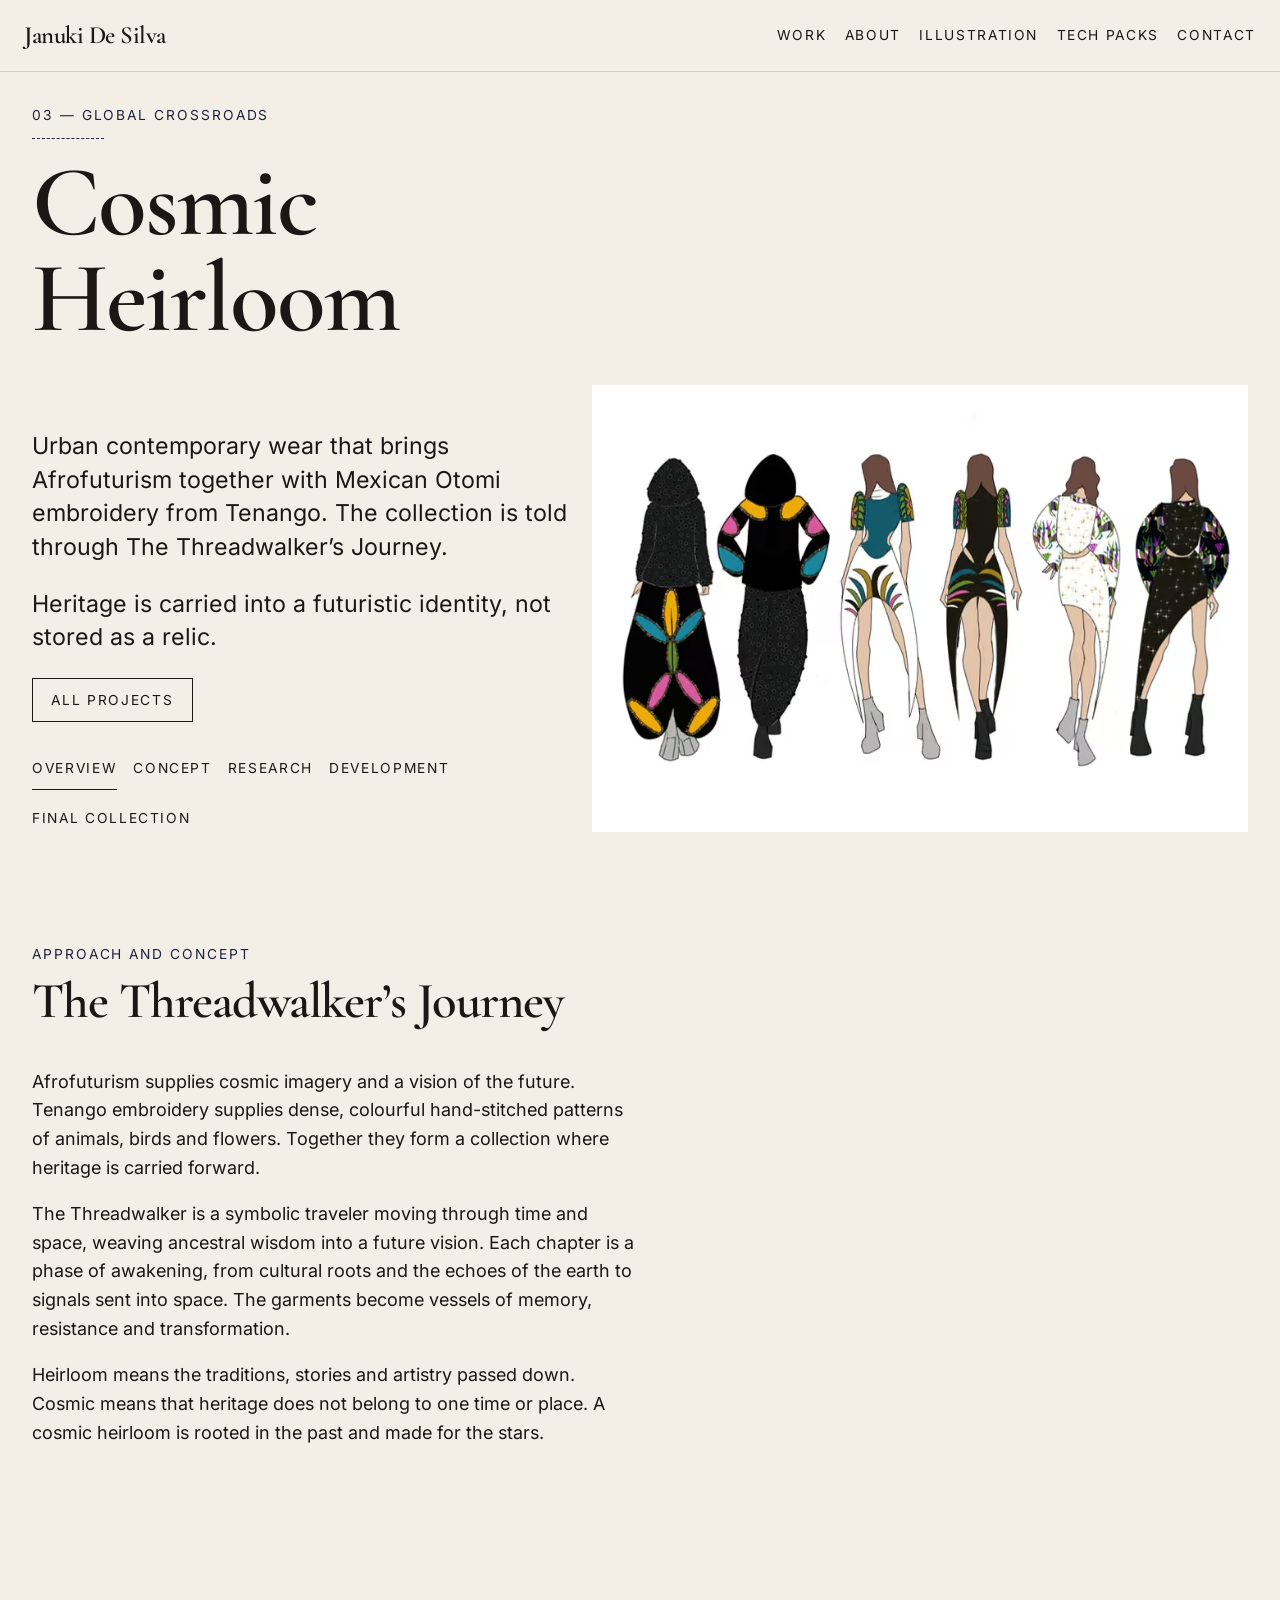
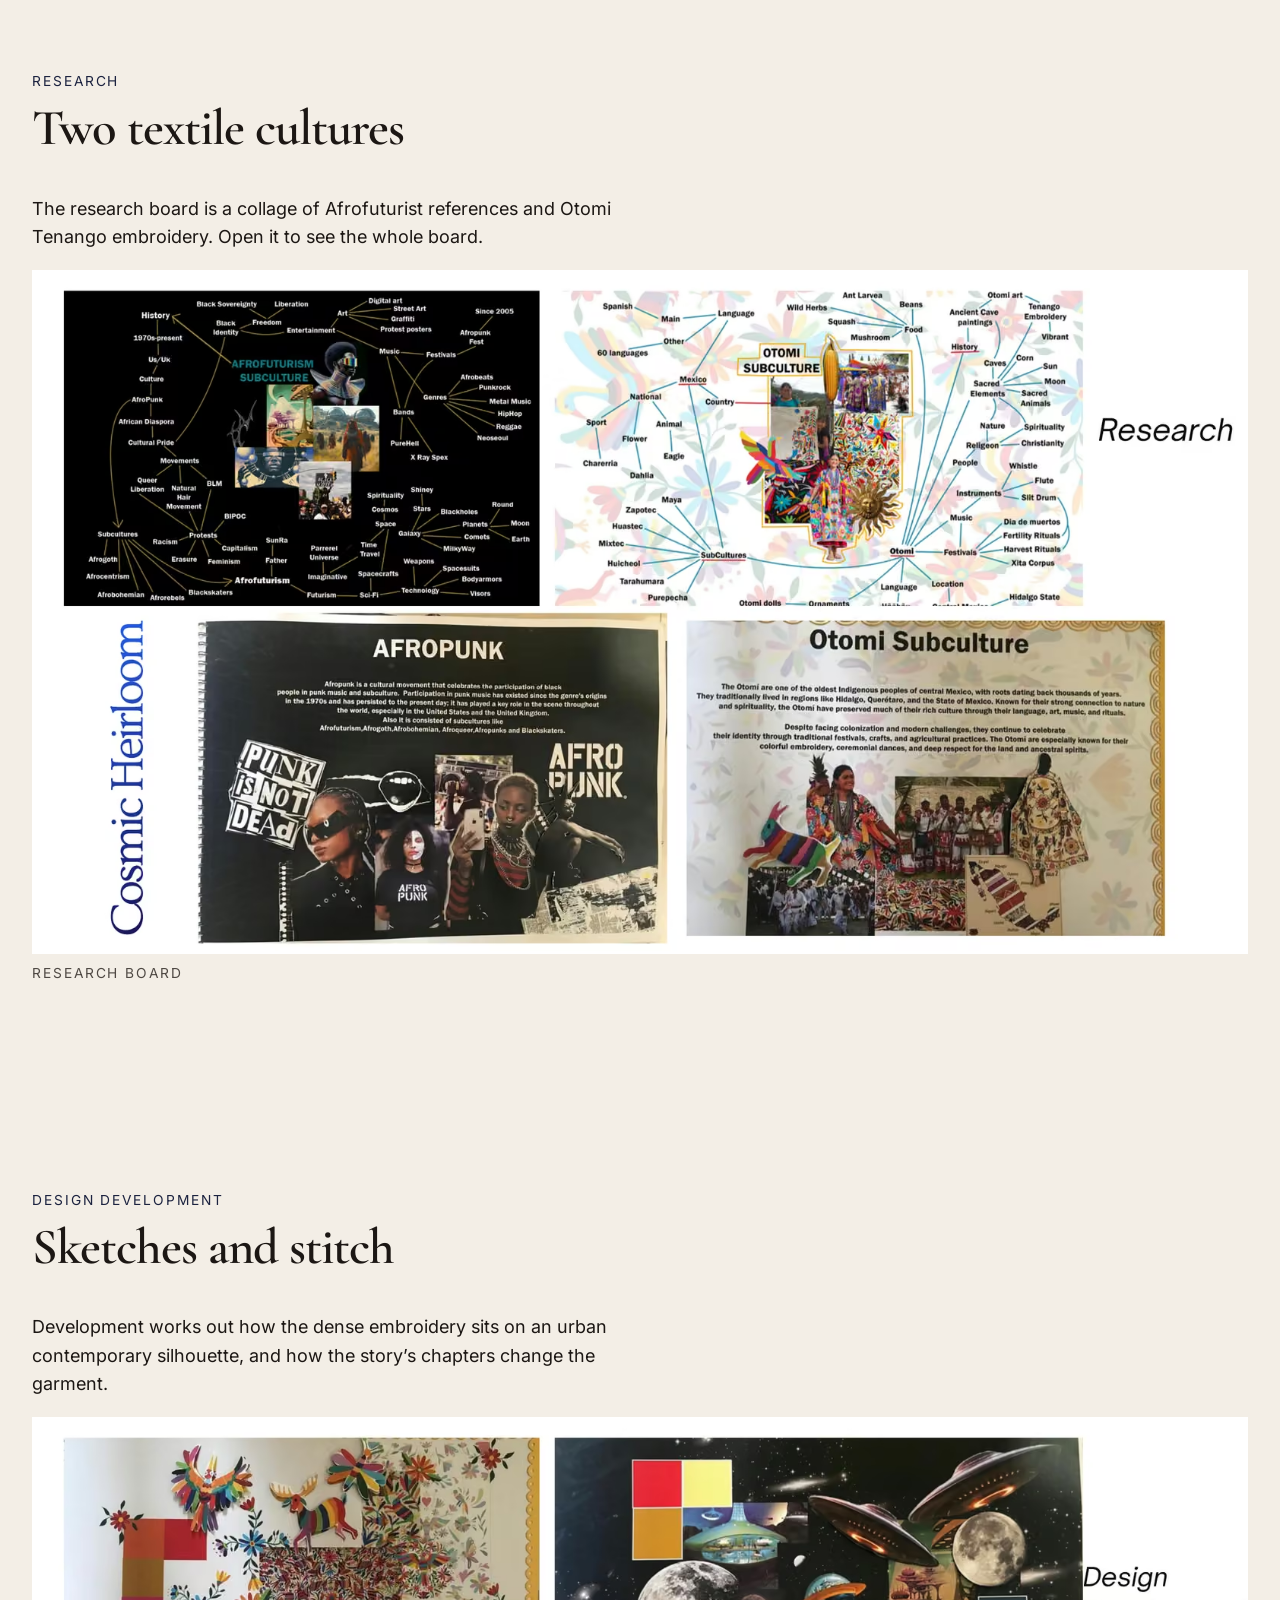
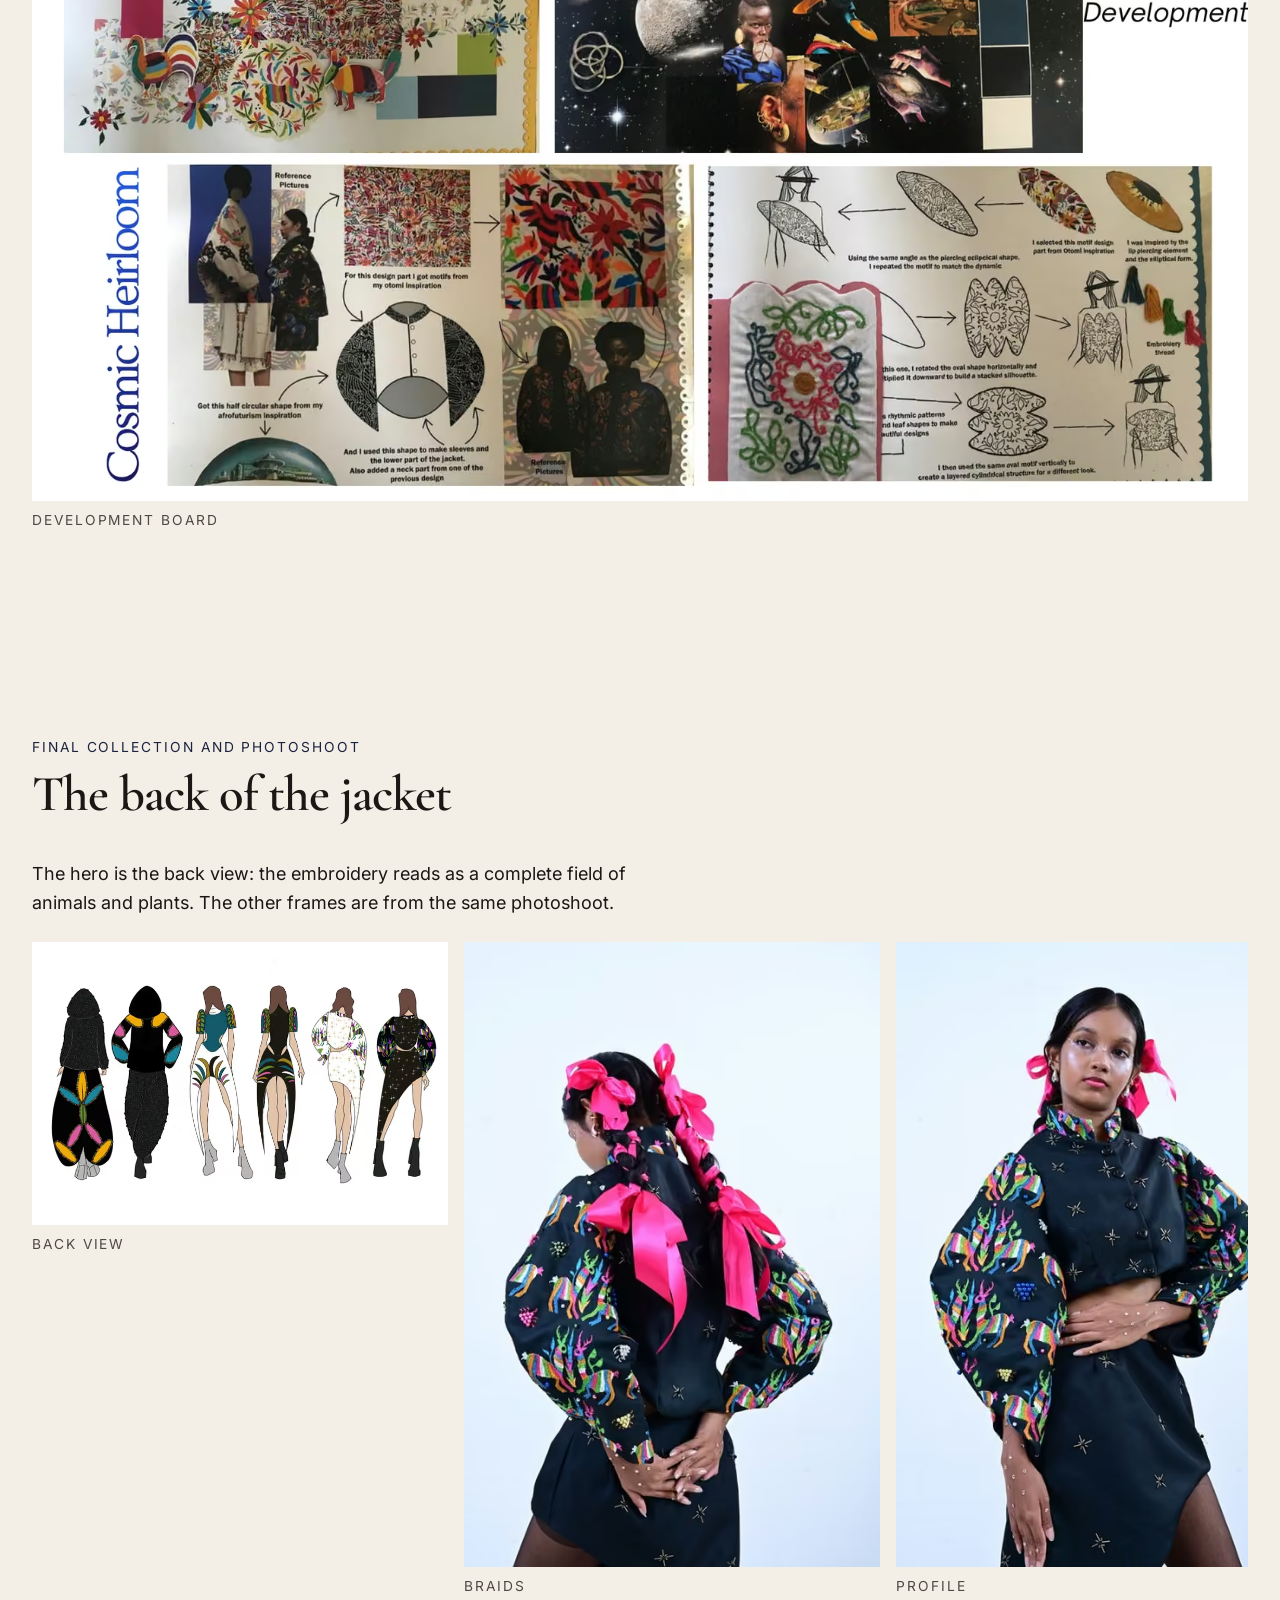
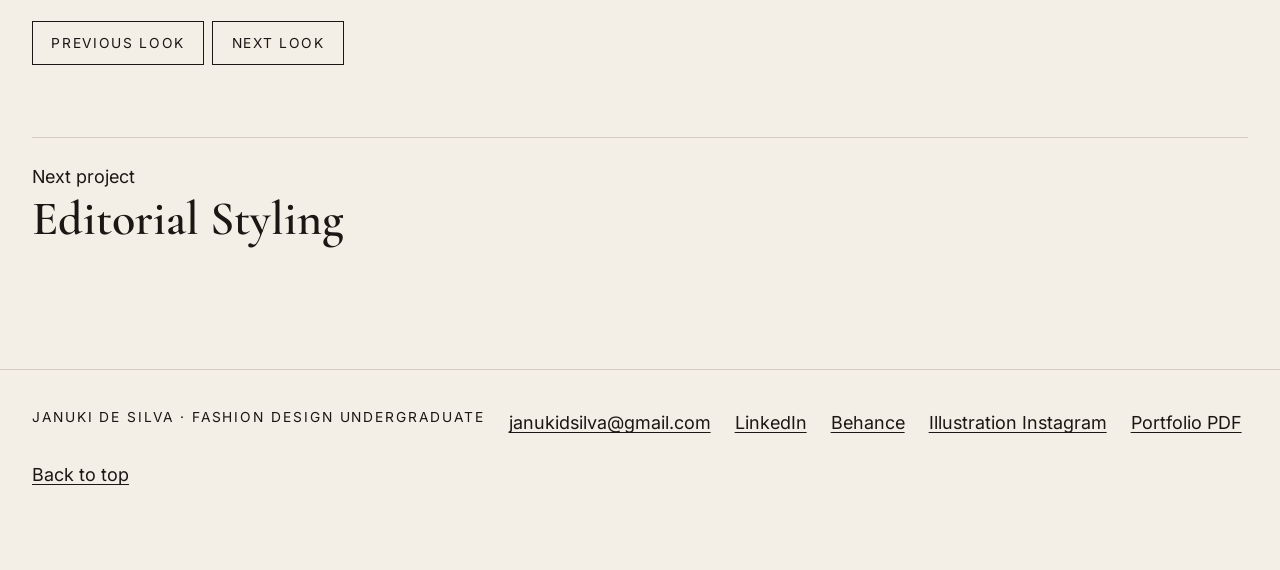
==== commit 03768f2d: "Keep the home hero's name and call to action above the fold. Cap the desktop photograph near 85vh an" ====
--- a/cosmic-heirloom/index.html
+++ b/cosmic-heirloom/index.html
@@ -395,19 +395,24 @@
   stroke-dashoffset: 1;
 }
 
-/* Hero */
+/* Hero
+   Mobile keeps the photograph near 60svh so the name, role and
+   View work sit in the first screen. Desktop caps it near 85vh
+   and centres a larger name beside it, leaving a peek of work. */
 .hero {
+  --hero-h: min(60svh, calc(100svh - var(--header) - 18rem));
   display: flex;
   flex-direction: column;
-  gap: var(--s-5);
-  padding-bottom: var(--s-7);
+  gap: var(--s-3);
+  padding-bottom: var(--s-2);
 }
 
 .hero-media {
   background: var(--tone, #351a0f);
-  aspect-ratio: 1365 / 2048;
   overflow: hidden;
   width: 100%;
+  height: var(--hero-h);
+  max-height: 60svh;
 }
 
 .hero-media picture,
@@ -416,6 +421,7 @@
   width: 100%;
   height: 100%;
   object-fit: cover;
+  object-position: center 16%;
 }
 
 .hero-copy {
@@ -423,14 +429,26 @@
   margin-inline: auto;
 }
 
+.hero-copy .eyebrow {
+  margin-bottom: var(--s-2);
+}
+
+.hero-copy .lede {
+  margin-bottom: 0;
+}
+
+.hero-copy h1 {
+  line-height: 0.9;
+}
+
 .hero-copy h1 span {
   display: block;
 }
 
-.hero .btn { margin-top: var(--s-4); }
+.hero .btn { margin-top: var(--s-3); }
 
 .hero-credit {
-  margin: var(--s-4) 0 0;
+  margin: var(--s-3) 0 0;
   color: var(--muted);
   font-size: var(--text-sm);
   letter-spacing: 0.12em;
@@ -1061,24 +1079,41 @@
   }
   .thread { display: block; }
   .hero {
+    --hero-h: min(85vh, calc(100svh - var(--header) - 9.25rem));
     display: grid;
-    grid-template-columns: minmax(0, 0.86fr) minmax(0, 1.14fr);
-    align-items: end;
-    min-height: calc(100svh - var(--header));
-    gap: var(--s-6);
+    grid-template-columns: minmax(0, 1.15fr) minmax(0, 0.85fr);
+    align-items: center;
+    gap: clamp(1.5rem, 3vw, 3.5rem);
     width: min(90rem, calc(100% - 3rem));
     margin-inline: auto;
-    padding-top: var(--s-5);
+    min-height: 0;
+    padding: 0.75rem 0 0.5rem;
   }
   .hero-media {
-    margin: 0;
-    width: auto;
-    height: 100%;
-    min-height: calc(100svh - var(--header) - 2.5rem);
-    aspect-ratio: auto;
+    width: min(100%, calc(var(--hero-h) * 1365 / 2048));
+    max-width: 100%;
+    min-width: 0;
+    height: auto;
+    max-height: var(--hero-h);
+    aspect-ratio: 1365 / 2048;
+    justify-self: end;
+    align-self: center;
     order: 2;
   }
-  .hero-copy { width: auto; margin: 0; order: 1; padding-bottom: var(--s-6); }
+  .hero-copy {
+    width: auto;
+    min-width: 0;
+    margin: 0;
+    order: 1;
+    padding-bottom: 0;
+    align-self: center;
+  }
+  .hero-copy h1 {
+    font-size: clamp(4.25rem, 1.4rem + 6.6vw, 9.25rem);
+    line-height: 0.86;
+    letter-spacing: -0.035em;
+  }
+  .work-section { padding-top: var(--s-6); }
   .work-grid {
     grid-template-columns: 1.15fr 0.85fr;
     gap: var(--s-7) var(--s-6);
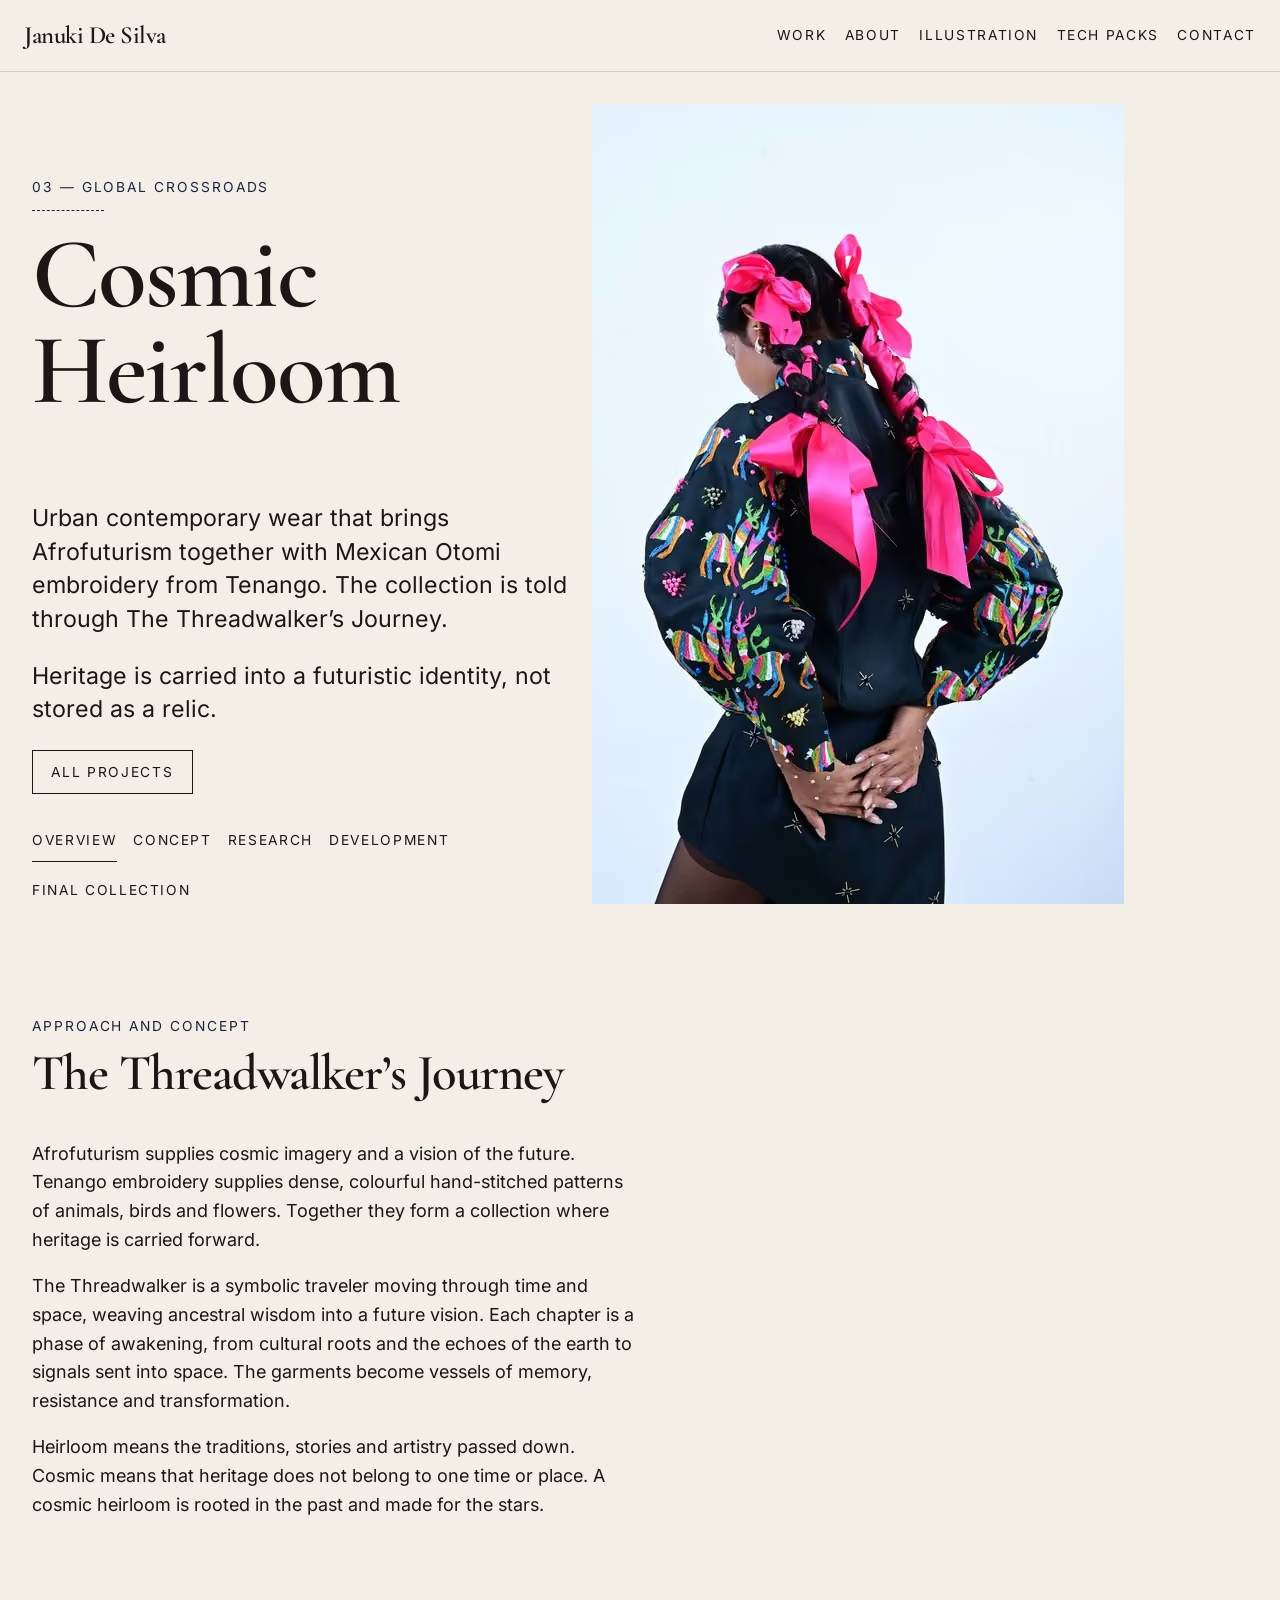
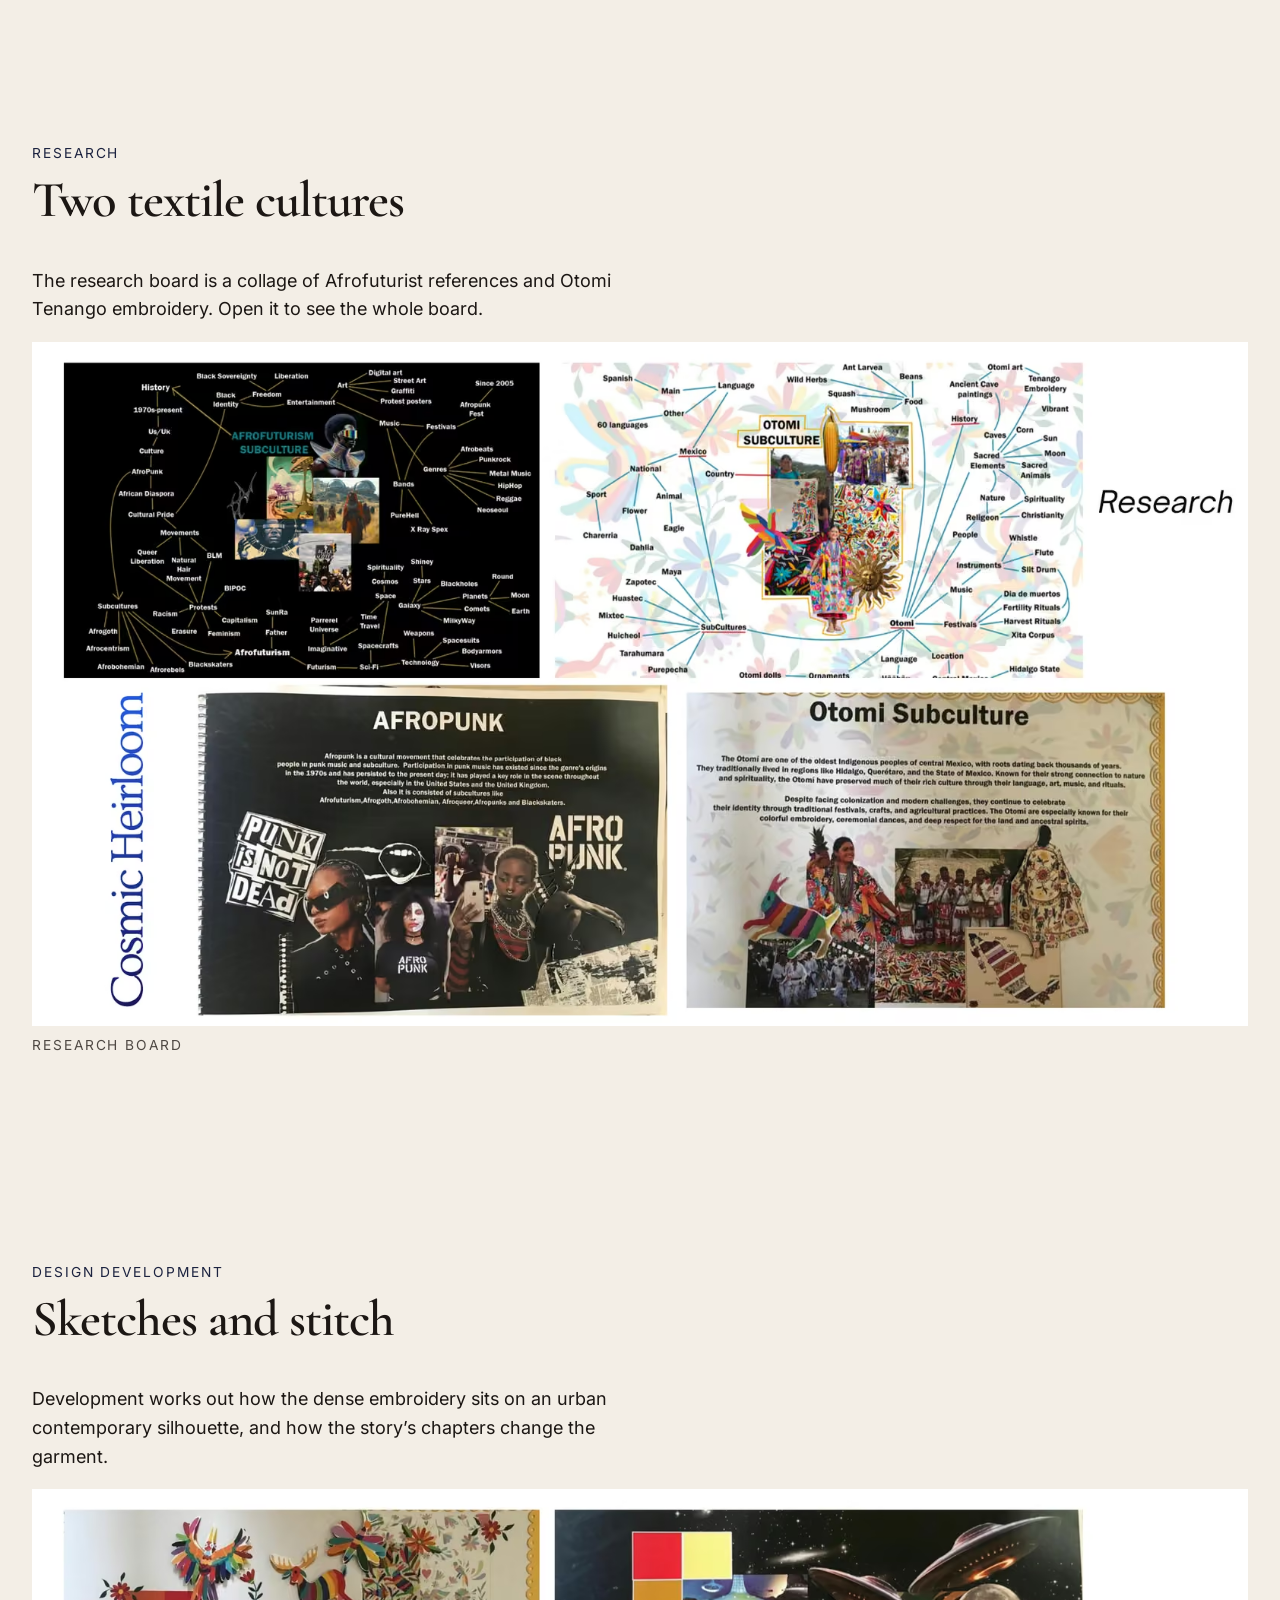
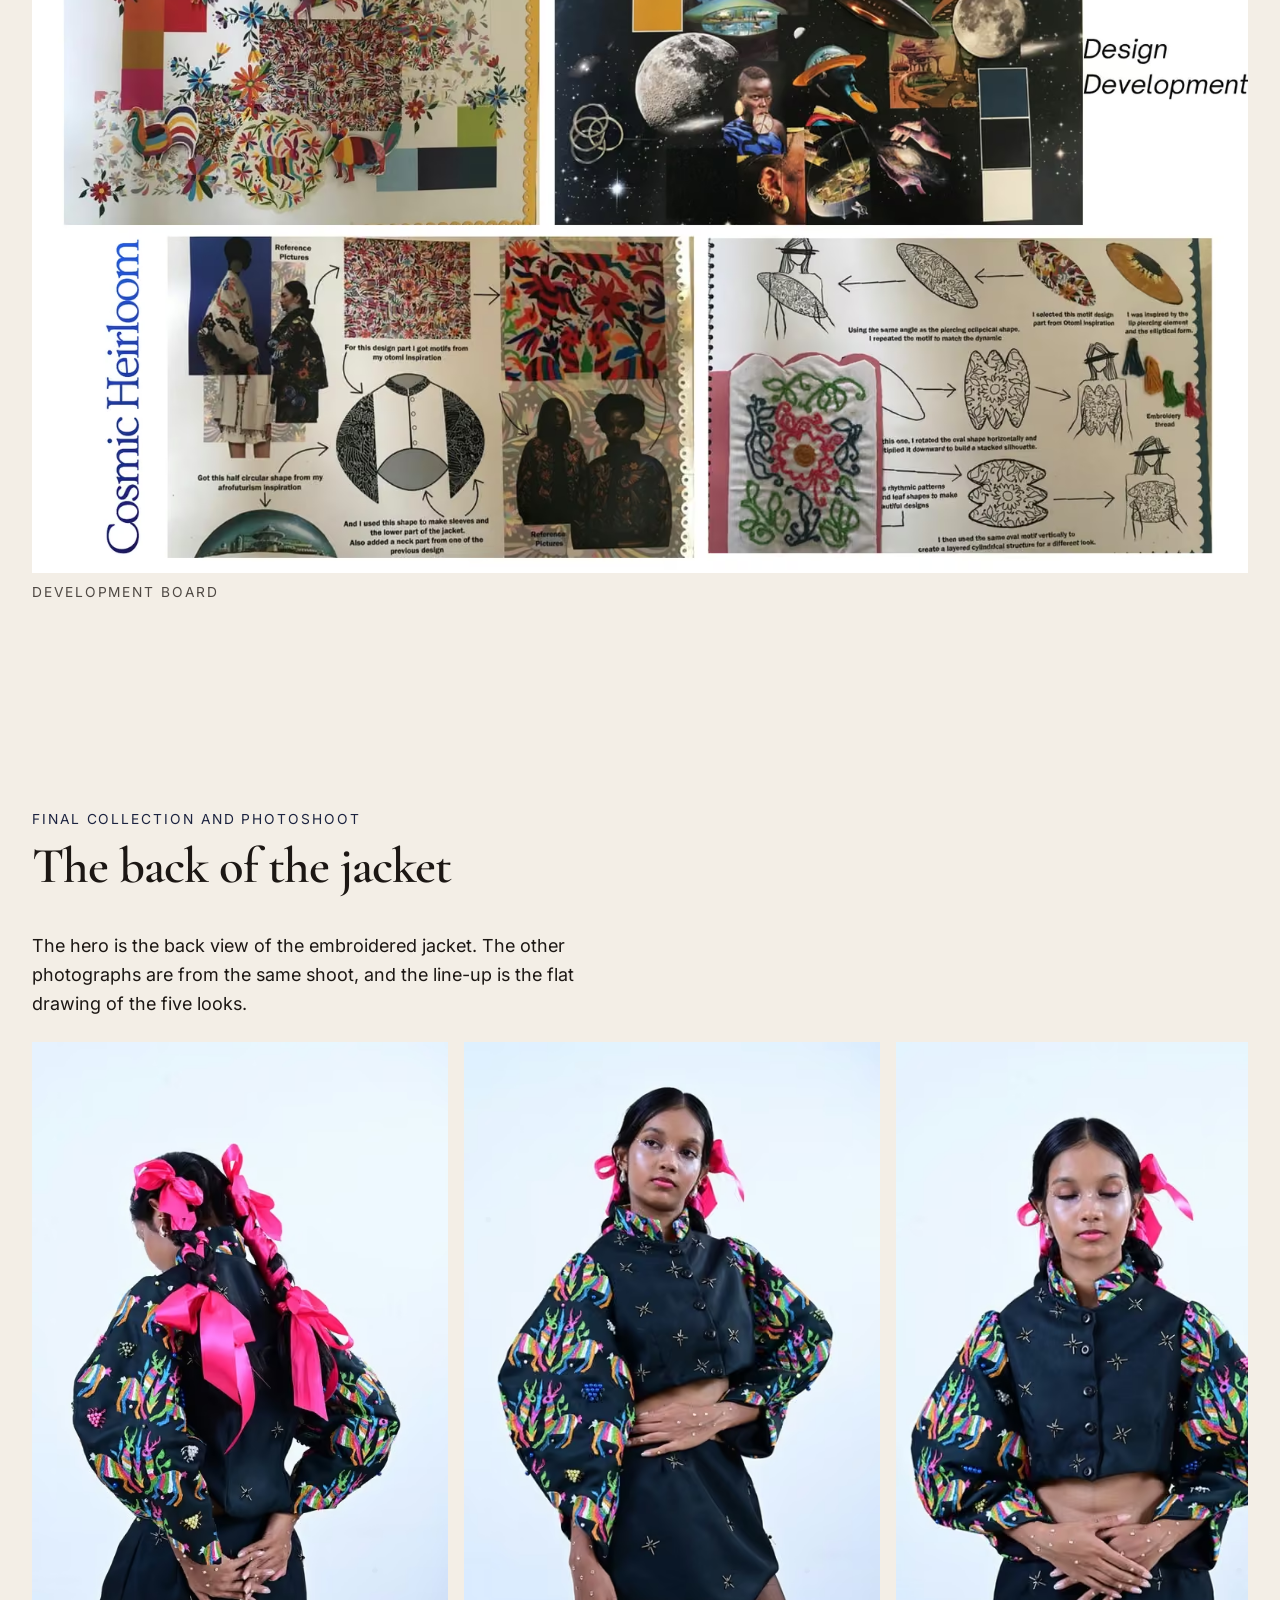
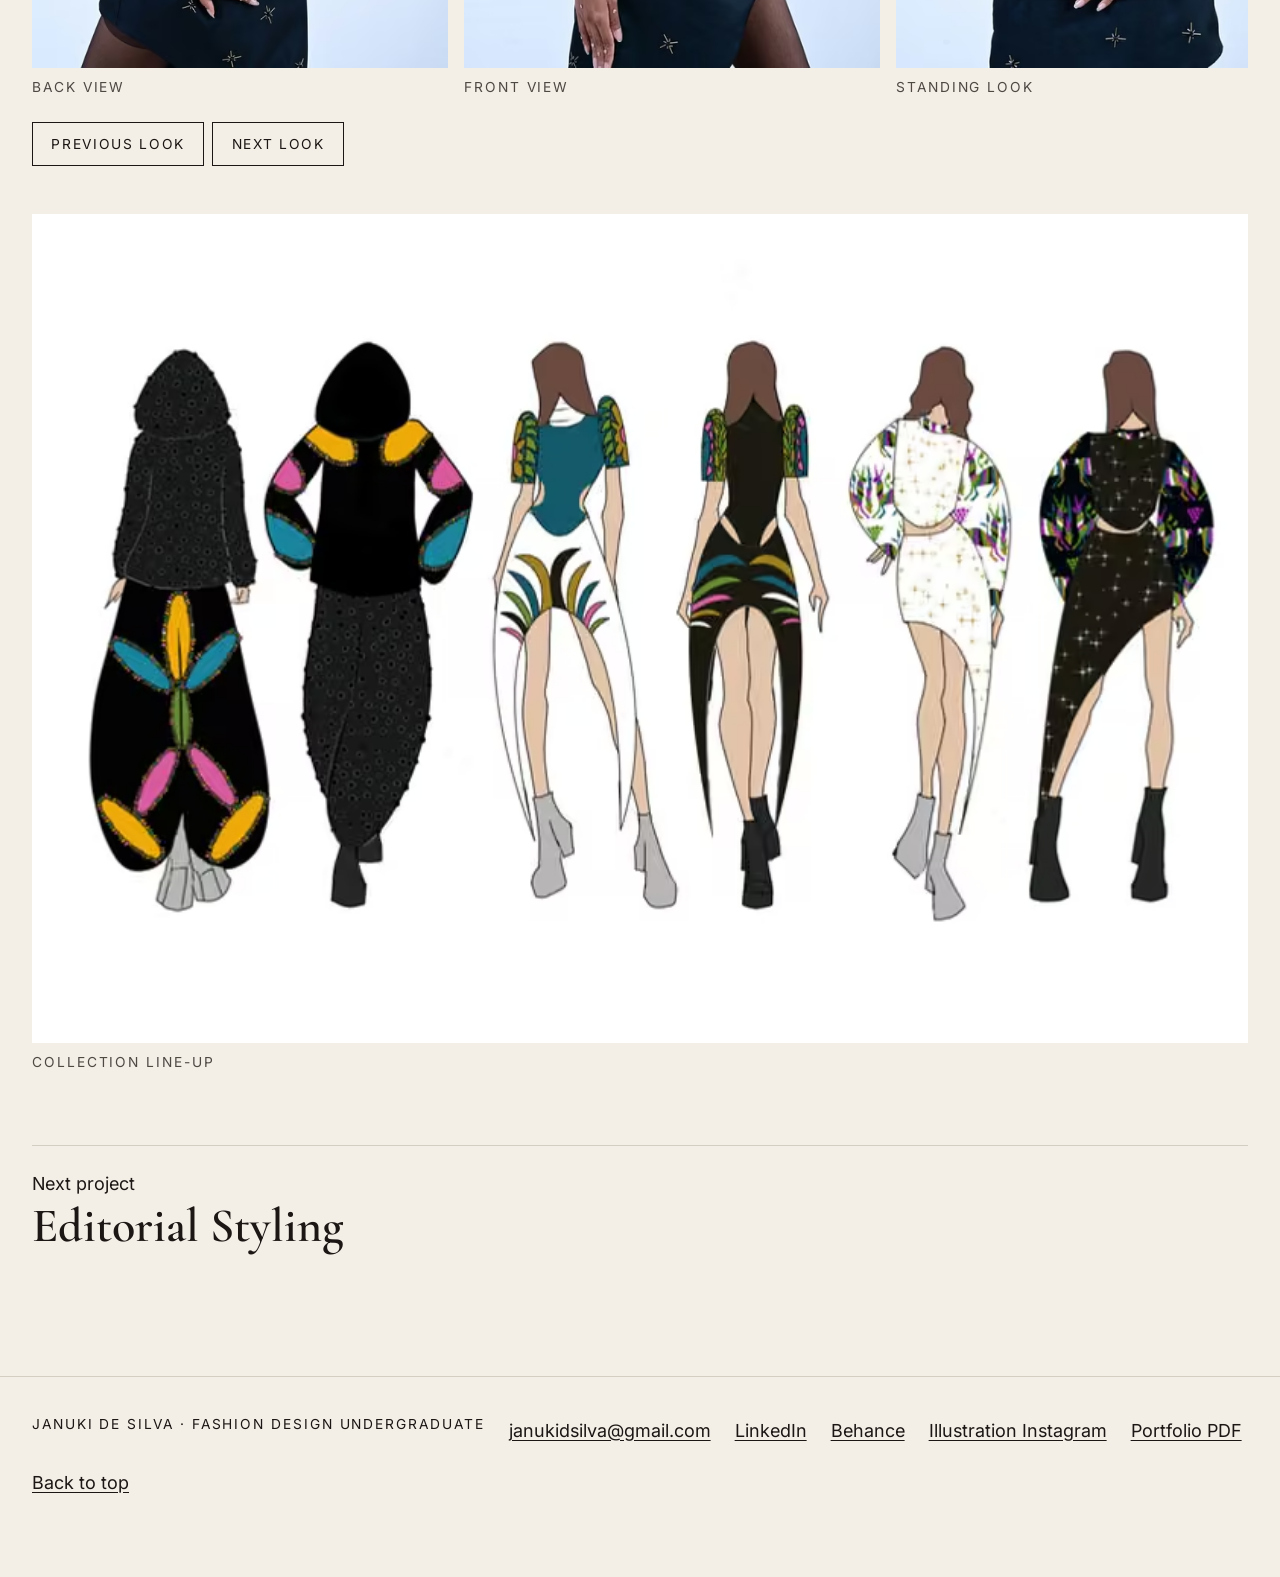
==== commit 0bb002bc: "Fix the contact form, caption contrast, and Cosmic Heirloom images. The form no longer posts to a ma" ====
--- a/cosmic-heirloom/index.html
+++ b/cosmic-heirloom/index.html
@@ -17,17 +17,17 @@
   <meta property="og:image" content="https://januki-desilva.github.io/images/og/cosmic-heirloom.jpg">
   <meta property="og:image:width" content="1200">
   <meta property="og:image:height" content="630">
-  <meta property="og:image:alt" content="Cosmic Heirloom. Back view of an embroidered jacket.">
+  <meta property="og:image:alt" content="Cosmic Heirloom. Black-and-white line-up of five illustrated looks.">
   <meta name="twitter:card" content="summary_large_image">
   <meta name="twitter:title" content="Cosmic Heirloom — Januki De Silva">
   <meta name="twitter:description" content="Cosmic Heirloom by Januki De Silva. Afrofuturism meets Mexican Otomi Tenango embroidery in urban contemporary wear, told as The Threadwalker’s Journey.">
   <meta name="twitter:image" content="https://januki-desilva.github.io/images/og/cosmic-heirloom.jpg">
-  <meta name="twitter:image:alt" content="Cosmic Heirloom. Back view of an embroidered jacket.">
+  <meta name="twitter:image:alt" content="Cosmic Heirloom. Black-and-white line-up of five illustrated looks.">
   <link rel="icon" href="/favicon.svg" type="image/svg+xml">
   <link rel="icon" href="/favicon.ico" sizes="any">
   <link rel="apple-touch-icon" href="/apple-touch-icon.png">
   <link rel="preload" href="/fonts/f8.woff2" as="font" type="font/woff2" crossorigin>
-  <link rel="preload" as="image" href="/images/cosmic/back-480.avif" imagesrcset="/images/cosmic/back-480.avif 480w, /images/cosmic/back-800.avif 800w" imagesizes="(min-width: 800px) 54vw, 100vw" type="image/avif" fetchpriority="high">
+  <link rel="preload" as="image" href="/images/cosmic/braids-480.avif" imagesrcset="/images/cosmic/braids-480.avif 480w, /images/cosmic/braids-532.avif 532w" imagesizes="(min-width: 800px) 42vw, 100vw" type="image/avif" fetchpriority="high">
 <!-- site-css:start -->
 <style>
 /* Self-hosted, subset, free fonts. Two families only.
@@ -298,6 +298,7 @@
   margin-bottom: var(--s-7);
   position: relative;
   z-index: 1;
+  background: var(--paper);
 }
 
 /* Header */
@@ -526,7 +527,7 @@
   position: absolute;
   z-index: 0;
   margin: 0;
-  left: -0.04em;
+  left: max(0.4rem, calc((100% - min(86rem, 100% - 2rem)) / 2));
   top: 0;
   font-family: var(--serif);
   font-weight: 600;
@@ -534,7 +535,7 @@
   line-height: 0.78;
   letter-spacing: -0.035em;
   color: transparent;
-  -webkit-text-stroke: 1px rgba(28, 23, 20, 0.38);
+  -webkit-text-stroke: 1px rgba(28, 23, 20, 0.22);
   user-select: none;
   pointer-events: none;
 }
@@ -649,16 +650,23 @@
 
 .portrait {
   margin: 0;
+  background: transparent;
+}
+
+.portrait picture,
+.portrait img {
+  display: block;
+  width: 100%;
+  height: auto;
   background: var(--tone, #6a6668);
 }
-
-.portrait img { display: block; width: 100%; height: auto; }
 
 .portrait figcaption,
 .frame figcaption,
 .shot-figure figcaption {
   margin-top: var(--s-2);
   color: var(--muted);
+  background: var(--paper);
 }
 
 .skill-block { margin-top: var(--s-6); }
@@ -834,6 +842,10 @@
   margin-top: var(--s-5);
   min-width: 0;
   max-width: 100%;
+}
+
+.lineup {
+  margin-top: var(--s-7);
 }
 
 .lookbook-track {
@@ -1112,6 +1124,8 @@
     font-size: clamp(4.25rem, 1.4rem + 6.6vw, 9.25rem);
     line-height: 0.86;
     letter-spacing: -0.035em;
+    /* The J in Cormorant sits left of its box. Keep the ink inside the column. */
+    padding-left: 0.08em;
   }
   .work-section { padding-top: var(--s-6); }
   .work-grid {
@@ -1141,10 +1155,21 @@
   }
 }
 
+@media (min-width: 1024px) {
+  .footer-row a,
+  .footer-meta {
+    white-space: nowrap;
+    flex-shrink: 0;
+  }
+}
+
 @media (min-width: 1200px) {
   .wrap { width: min(76rem, calc(100% - 4rem)); }
   .wrap-wide { width: min(92rem, calc(100% - 4rem)); }
   .site-header { padding-inline: 1.5rem; }
+  .giant {
+    left: max(0.4rem, calc((100% - min(92rem, 100% - 4rem)) / 2));
+  }
 }
 
 @media (prefers-reduced-motion: reduce) {
@@ -1218,11 +1243,11 @@
         <a href="#finals" data-nav="finals">Final collection</a>
       </nav>
         </div>
-        <figure class="frame" style="--tone:#cbc9c7">
+        <figure class="frame" style="--tone:#a7a2b2">
           <picture>
-            <source type="image/avif" srcset="/images/cosmic/back-480.avif 480w, /images/cosmic/back-800.avif 800w" sizes="(min-width: 720px) 48vw, 100vw">
-            <source type="image/webp" srcset="/images/cosmic/back-480.webp 480w, /images/cosmic/back-800.webp 800w" sizes="(min-width: 720px) 48vw, 100vw">
-            <img src="/images/cosmic/back-800.jpg" srcset="/images/cosmic/back-480.jpg 480w, /images/cosmic/back-800.jpg 800w" sizes="(min-width: 720px) 48vw, 100vw" width="800" height="545" alt="Cosmic Heirloom final collection. Back view of an embroidered jacket with dense animal and plant motifs." fetchpriority="high" decoding="async">
+            <source type="image/avif" srcset="/images/cosmic/braids-480.avif 480w, /images/cosmic/braids-532.avif 532w" sizes="(min-width: 720px) 42vw, 100vw">
+            <source type="image/webp" srcset="/images/cosmic/braids-480.webp 480w, /images/cosmic/braids-532.webp 532w" sizes="(min-width: 720px) 42vw, 100vw">
+            <img src="/images/cosmic/braids-532.jpg" srcset="/images/cosmic/braids-480.jpg 480w, /images/cosmic/braids-532.jpg 532w" sizes="(min-width: 720px) 42vw, 100vw" width="532" height="800" alt="Back view of a model with long braids, in a black jacket with white embroidery, a black top and white trousers." fetchpriority="high" decoding="async">
           </picture>
         </figure>
       </header>
@@ -1269,7 +1294,7 @@
             <picture>
             <source type="image/avif" srcset="/images/cosmic/development-800.avif 800w, /images/cosmic/development-1600.avif 1600w" sizes="100vw">
             <source type="image/webp" srcset="/images/cosmic/development-800.webp 800w, /images/cosmic/development-1600.webp 1600w" sizes="100vw">
-            <img src="/images/cosmic/development-1600.jpg" srcset="/images/cosmic/development-800.jpg 800w, /images/cosmic/development-1600.jpg 1600w" sizes="100vw" width="1600" height="900" alt="Cosmic Heirloom design development board of sketches and textile ideas." loading="lazy" decoding="async">
+            <img src="/images/cosmic/development-1600.jpg" srcset="/images/cosmic/development-800.jpg 800w, /images/cosmic/development-1600.jpg 1600w" sizes="100vw" width="1600" height="900" alt="Development board with garment sketches, an embroidery close-up, a red and green palette, and textile swatches." loading="lazy" decoding="async">
           </picture>
           </button>
           <figcaption>Development board</figcaption>
@@ -1282,17 +1307,17 @@
           <div class="prose">
             <p class="kicker">Final collection and photoshoot</p>
             <h2>The back of the jacket</h2>
-            <p>The hero is the back view: the embroidery reads as a complete field of animals and plants. The other frames are from the same photoshoot.</p>
+            <p>The hero is the back view of the embroidered jacket. The other photographs are from the same shoot, and the line-up is the flat drawing of the five looks.</p>
           </div>
           <div class="lookbook" role="region" aria-label="Cosmic Heirloom final collection">
       <ul class="lookbook-track" tabindex="0">
         <li>
           <figure class="shot-figure">
-          <button type="button" class="shot" style="--tone:#cbc9c7" data-lightbox-group="cosmic-finals" data-caption="Back view" data-full="/images/cosmic/back-800.webp">
+          <button type="button" class="shot" style="--tone:#a7a2b2" data-lightbox-group="cosmic-finals" data-caption="Back view" data-full="/images/cosmic/braids-532.webp">
             <picture>
-            <source type="image/avif" srcset="/images/cosmic/back-480.avif 480w, /images/cosmic/back-800.avif 800w" sizes="(min-width: 800px) 26rem, 78vw">
-            <source type="image/webp" srcset="/images/cosmic/back-480.webp 480w, /images/cosmic/back-800.webp 800w" sizes="(min-width: 800px) 26rem, 78vw">
-            <img src="/images/cosmic/back-800.jpg" srcset="/images/cosmic/back-480.jpg 480w, /images/cosmic/back-800.jpg 800w" sizes="(min-width: 800px) 26rem, 78vw" width="800" height="545" alt="Cosmic Heirloom final collection. Back view of an embroidered jacket with dense animal and plant motifs." loading="lazy" decoding="async">
+            <source type="image/avif" srcset="/images/cosmic/braids-480.avif 480w, /images/cosmic/braids-532.avif 532w" sizes="(min-width: 800px) 26rem, 78vw">
+            <source type="image/webp" srcset="/images/cosmic/braids-480.webp 480w, /images/cosmic/braids-532.webp 532w" sizes="(min-width: 800px) 26rem, 78vw">
+            <img src="/images/cosmic/braids-532.jpg" srcset="/images/cosmic/braids-480.jpg 480w, /images/cosmic/braids-532.jpg 532w" sizes="(min-width: 800px) 26rem, 78vw" width="532" height="800" alt="Back view of a model with long braids, in a black jacket with white embroidery, a black top and white trousers." loading="lazy" decoding="async">
           </picture>
           </button>
           <figcaption>Back view</figcaption>
@@ -1300,26 +1325,14 @@
         </li>
         <li>
           <figure class="shot-figure">
-          <button type="button" class="shot" style="--tone:#a7a2b2" data-lightbox-group="cosmic-finals" data-caption="Braids" data-full="/images/cosmic/braids-532.webp">
-            <picture>
-            <source type="image/avif" srcset="/images/cosmic/braids-480.avif 480w, /images/cosmic/braids-532.avif 532w" sizes="(min-width: 800px) 26rem, 78vw">
-            <source type="image/webp" srcset="/images/cosmic/braids-480.webp 480w, /images/cosmic/braids-532.webp 532w" sizes="(min-width: 800px) 26rem, 78vw">
-            <img src="/images/cosmic/braids-532.jpg" srcset="/images/cosmic/braids-480.jpg 480w, /images/cosmic/braids-532.jpg 532w" sizes="(min-width: 800px) 26rem, 78vw" width="532" height="800" alt="Cosmic Heirloom photoshoot. A model with braided hair in a black top, white trousers and an embroidered jacket." loading="lazy" decoding="async">
-          </picture>
-          </button>
-          <figcaption>Braids</figcaption>
-        </figure>
-        </li>
-        <li>
-          <figure class="shot-figure">
-          <button type="button" class="shot" style="--tone:#979da9" data-lightbox-group="cosmic-finals" data-caption="Profile" data-full="/images/cosmic/profile-532.webp">
+          <button type="button" class="shot" style="--tone:#979da9" data-lightbox-group="cosmic-finals" data-caption="Front view" data-full="/images/cosmic/profile-532.webp">
             <picture>
             <source type="image/avif" srcset="/images/cosmic/profile-480.avif 480w, /images/cosmic/profile-532.avif 532w" sizes="(min-width: 800px) 26rem, 78vw">
             <source type="image/webp" srcset="/images/cosmic/profile-480.webp 480w, /images/cosmic/profile-532.webp 532w" sizes="(min-width: 800px) 26rem, 78vw">
-            <img src="/images/cosmic/profile-532.jpg" srcset="/images/cosmic/profile-480.jpg 480w, /images/cosmic/profile-532.jpg 532w" sizes="(min-width: 800px) 26rem, 78vw" width="532" height="800" alt="Cosmic Heirloom photoshoot. A model in profile wearing the embroidered jacket." loading="lazy" decoding="async">
+            <img src="/images/cosmic/profile-532.jpg" srcset="/images/cosmic/profile-480.jpg 480w, /images/cosmic/profile-532.jpg 532w" sizes="(min-width: 800px) 26rem, 78vw" width="532" height="800" alt="Front view of a model with braided hair, in a black embroidered jacket, black top and white trousers." loading="lazy" decoding="async">
           </picture>
           </button>
-          <figcaption>Profile</figcaption>
+          <figcaption>Front view</figcaption>
         </figure>
         </li>
         <li>
@@ -1328,7 +1341,7 @@
             <picture>
             <source type="image/avif" srcset="/images/cosmic/standing-479.avif 479w" sizes="(min-width: 800px) 26rem, 78vw">
             <source type="image/webp" srcset="/images/cosmic/standing-479.webp 479w" sizes="(min-width: 800px) 26rem, 78vw">
-            <img src="/images/cosmic/standing-479.jpg" srcset="/images/cosmic/standing-479.jpg 479w" sizes="(min-width: 800px) 26rem, 78vw" width="479" height="720" alt="Cosmic Heirloom photoshoot. A standing look from the final collection." loading="lazy" decoding="async">
+            <img src="/images/cosmic/standing-479.jpg" srcset="/images/cosmic/standing-479.jpg 479w" sizes="(min-width: 800px) 26rem, 78vw" width="479" height="720" alt="A standing model in a long black embroidered coat and white shoes." loading="lazy" decoding="async">
           </picture>
           </button>
           <figcaption>Standing look</figcaption>
@@ -1340,7 +1353,7 @@
             <picture>
             <source type="image/avif" srcset="/images/cosmic/detail-426.avif 426w" sizes="(min-width: 800px) 26rem, 78vw">
             <source type="image/webp" srcset="/images/cosmic/detail-426.webp 426w" sizes="(min-width: 800px) 26rem, 78vw">
-            <img src="/images/cosmic/detail-426.jpg" srcset="/images/cosmic/detail-426.jpg 426w" sizes="(min-width: 800px) 26rem, 78vw" width="426" height="640" alt="Cosmic Heirloom detail of the embroidered textile." loading="lazy" decoding="async">
+            <img src="/images/cosmic/detail-426.jpg" srcset="/images/cosmic/detail-426.jpg 426w" sizes="(min-width: 800px) 26rem, 78vw" width="426" height="640" alt="Close view of white embroidery on black cloth, with a bird and curling stems." loading="lazy" decoding="async">
           </picture>
           </button>
           <figcaption>Embroidery detail</figcaption>
@@ -1352,6 +1365,16 @@
         <button class="look-btn" type="button" data-look-next>Next look</button>
       </div>
     </div>
+          <figure class="shot-figure lineup">
+          <button type="button" class="shot" style="--tone:#cbc9c7" data-lightbox-group="cosmic-finals" data-caption="Collection line-up" data-full="/images/cosmic/back-800.webp">
+            <picture>
+            <source type="image/avif" srcset="/images/cosmic/back-480.avif 480w, /images/cosmic/back-800.avif 800w" sizes="(min-width: 800px) 70vw, 100vw">
+            <source type="image/webp" srcset="/images/cosmic/back-480.webp 480w, /images/cosmic/back-800.webp 800w" sizes="(min-width: 800px) 70vw, 100vw">
+            <img src="/images/cosmic/back-800.jpg" srcset="/images/cosmic/back-480.jpg 480w, /images/cosmic/back-800.jpg 800w" sizes="(min-width: 800px) 70vw, 100vw" width="800" height="545" alt="Black-and-white line-up of five illustrated Cosmic Heirloom looks, with starbursts and animal motifs." loading="lazy" decoding="async">
+          </picture>
+          </button>
+          <figcaption>Collection line-up</figcaption>
+        </figure>
           <nav class="project-pager" aria-label="More projects">
         <a href="/editorial-styling/"><span>Next project</span><strong>Editorial Styling</strong></a>
       </nav>
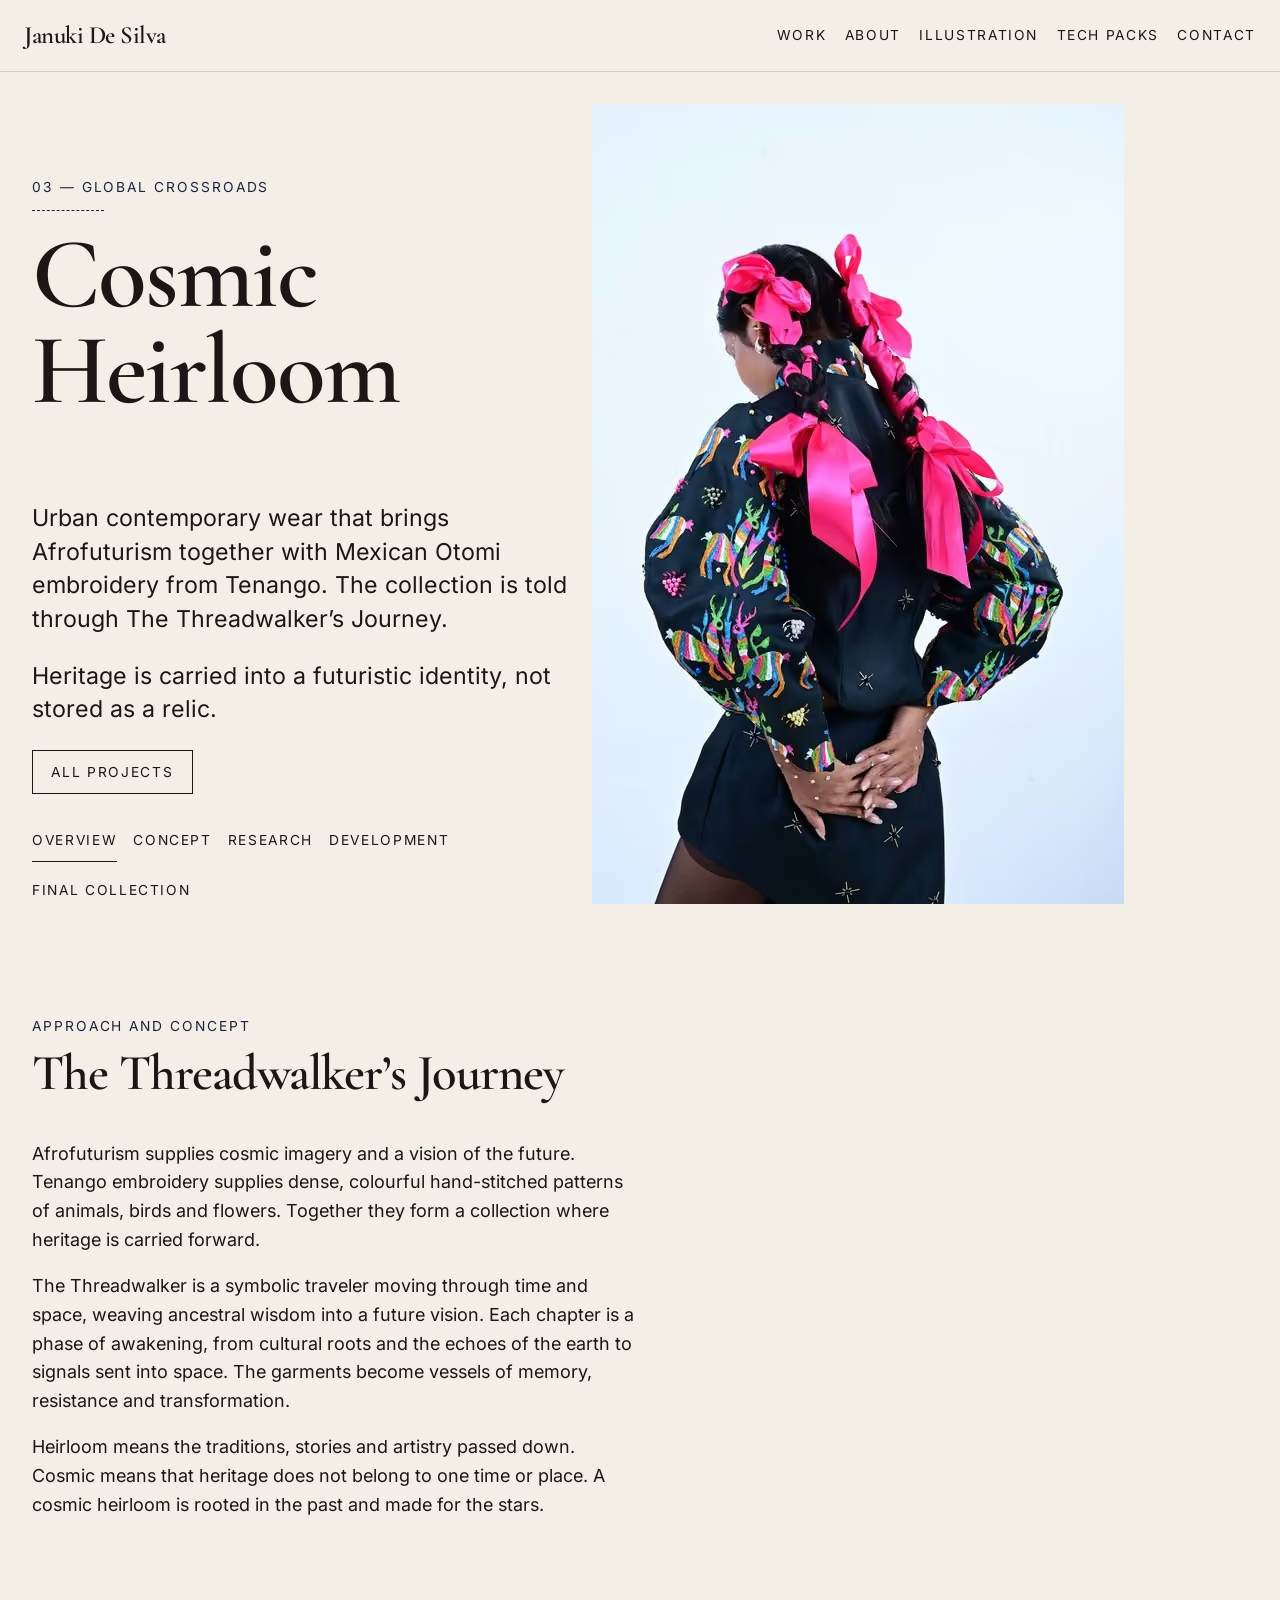
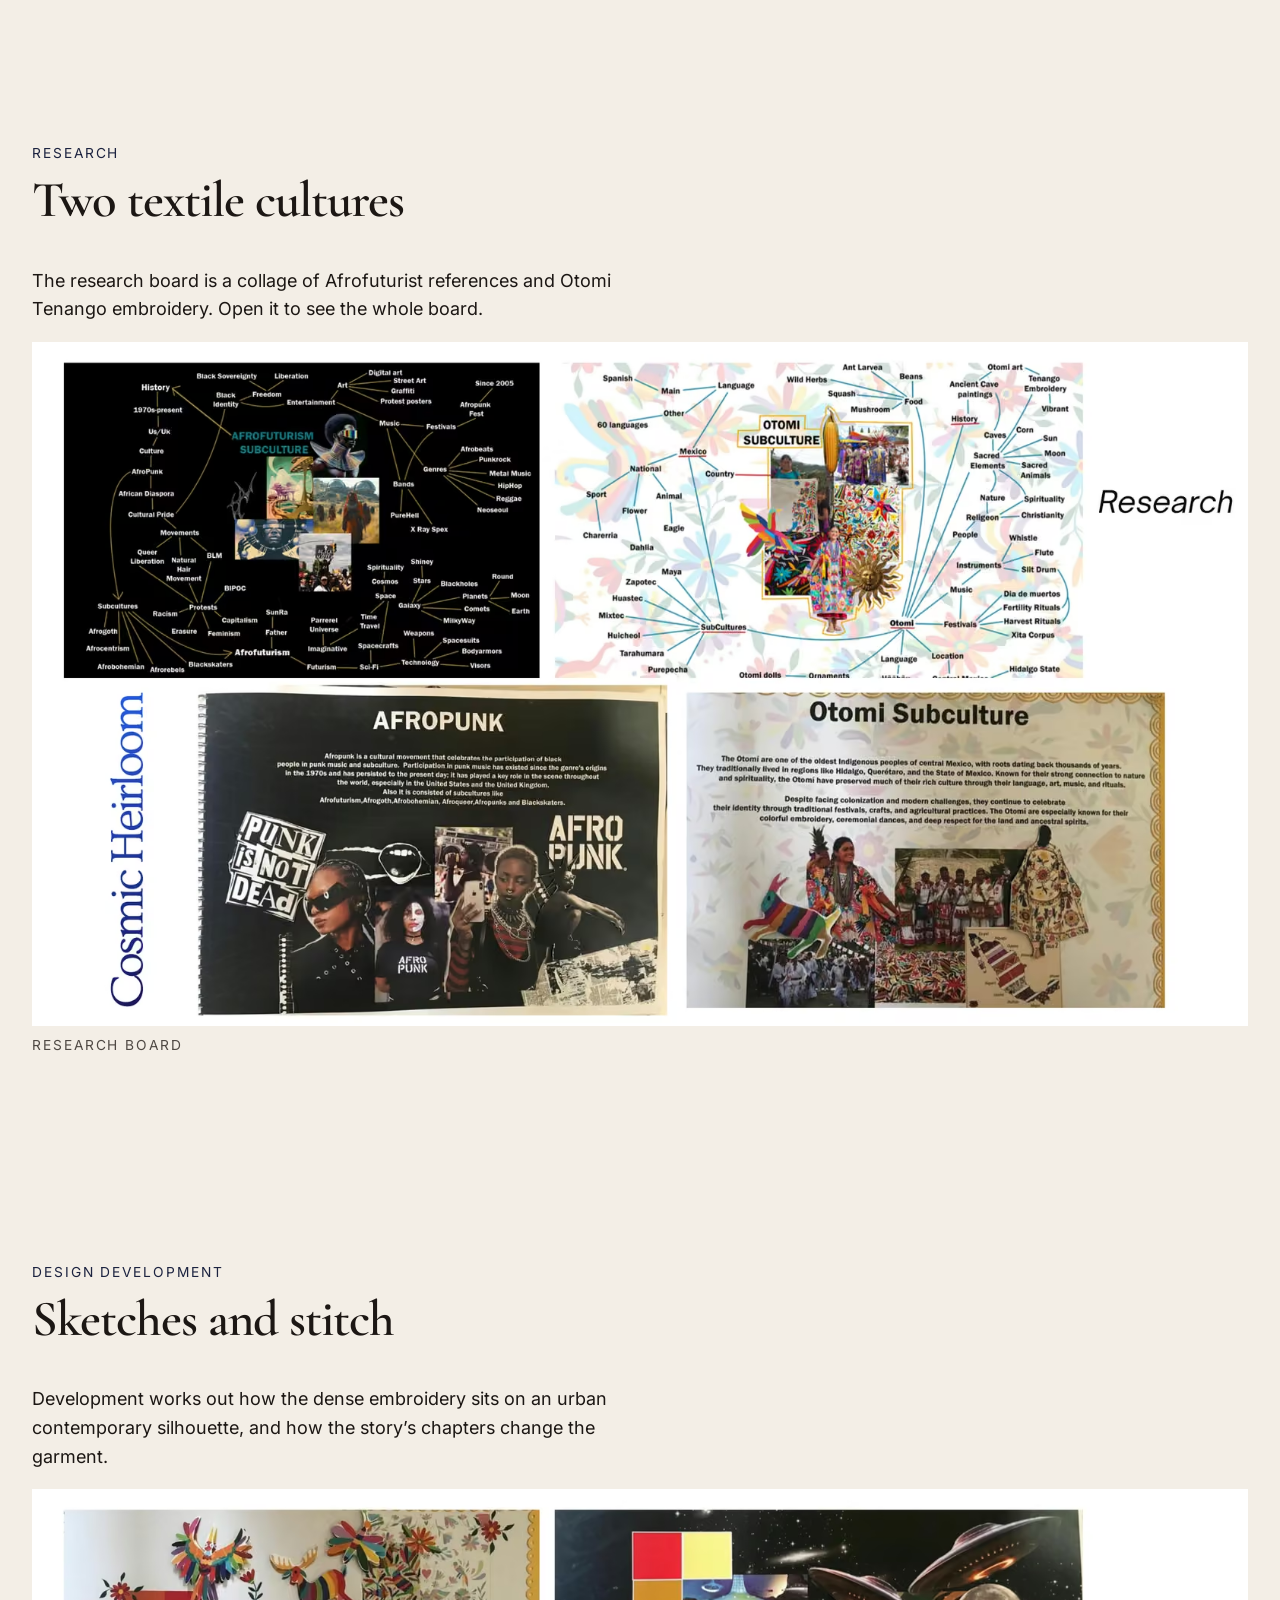
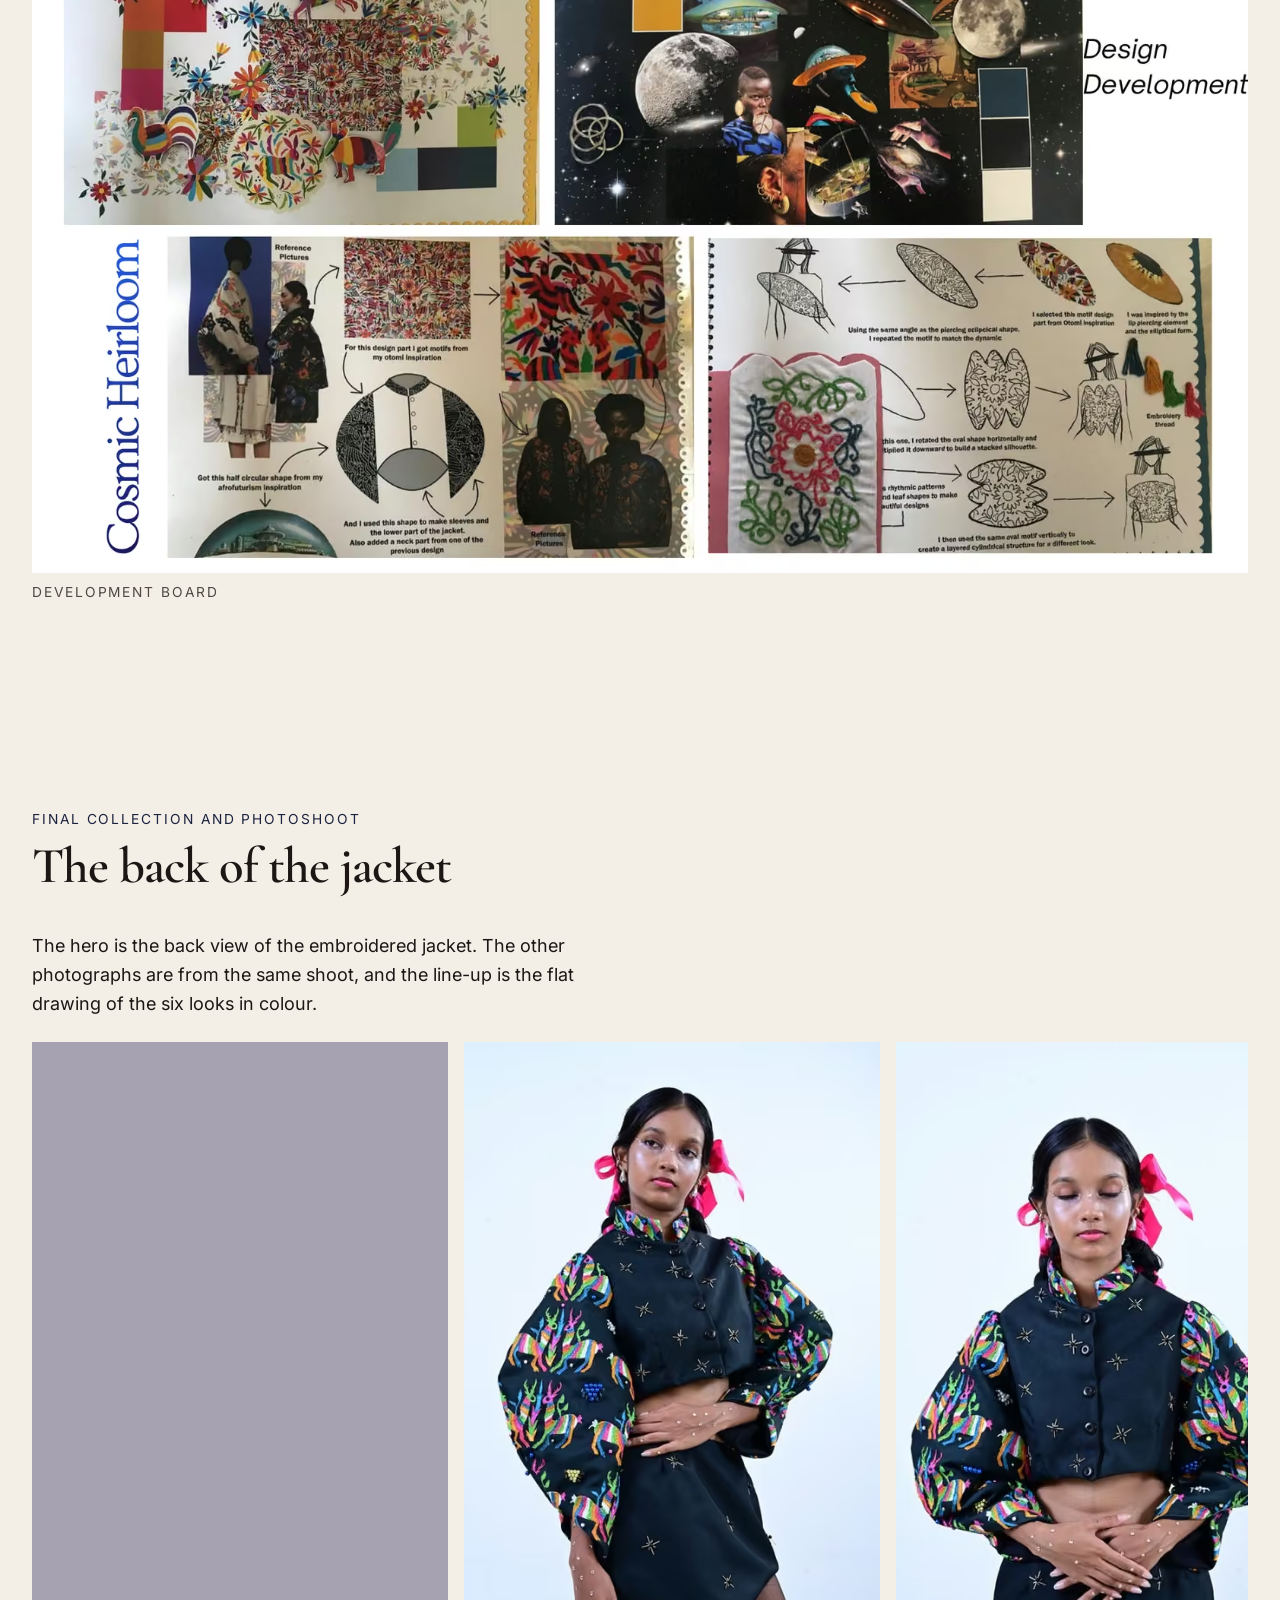
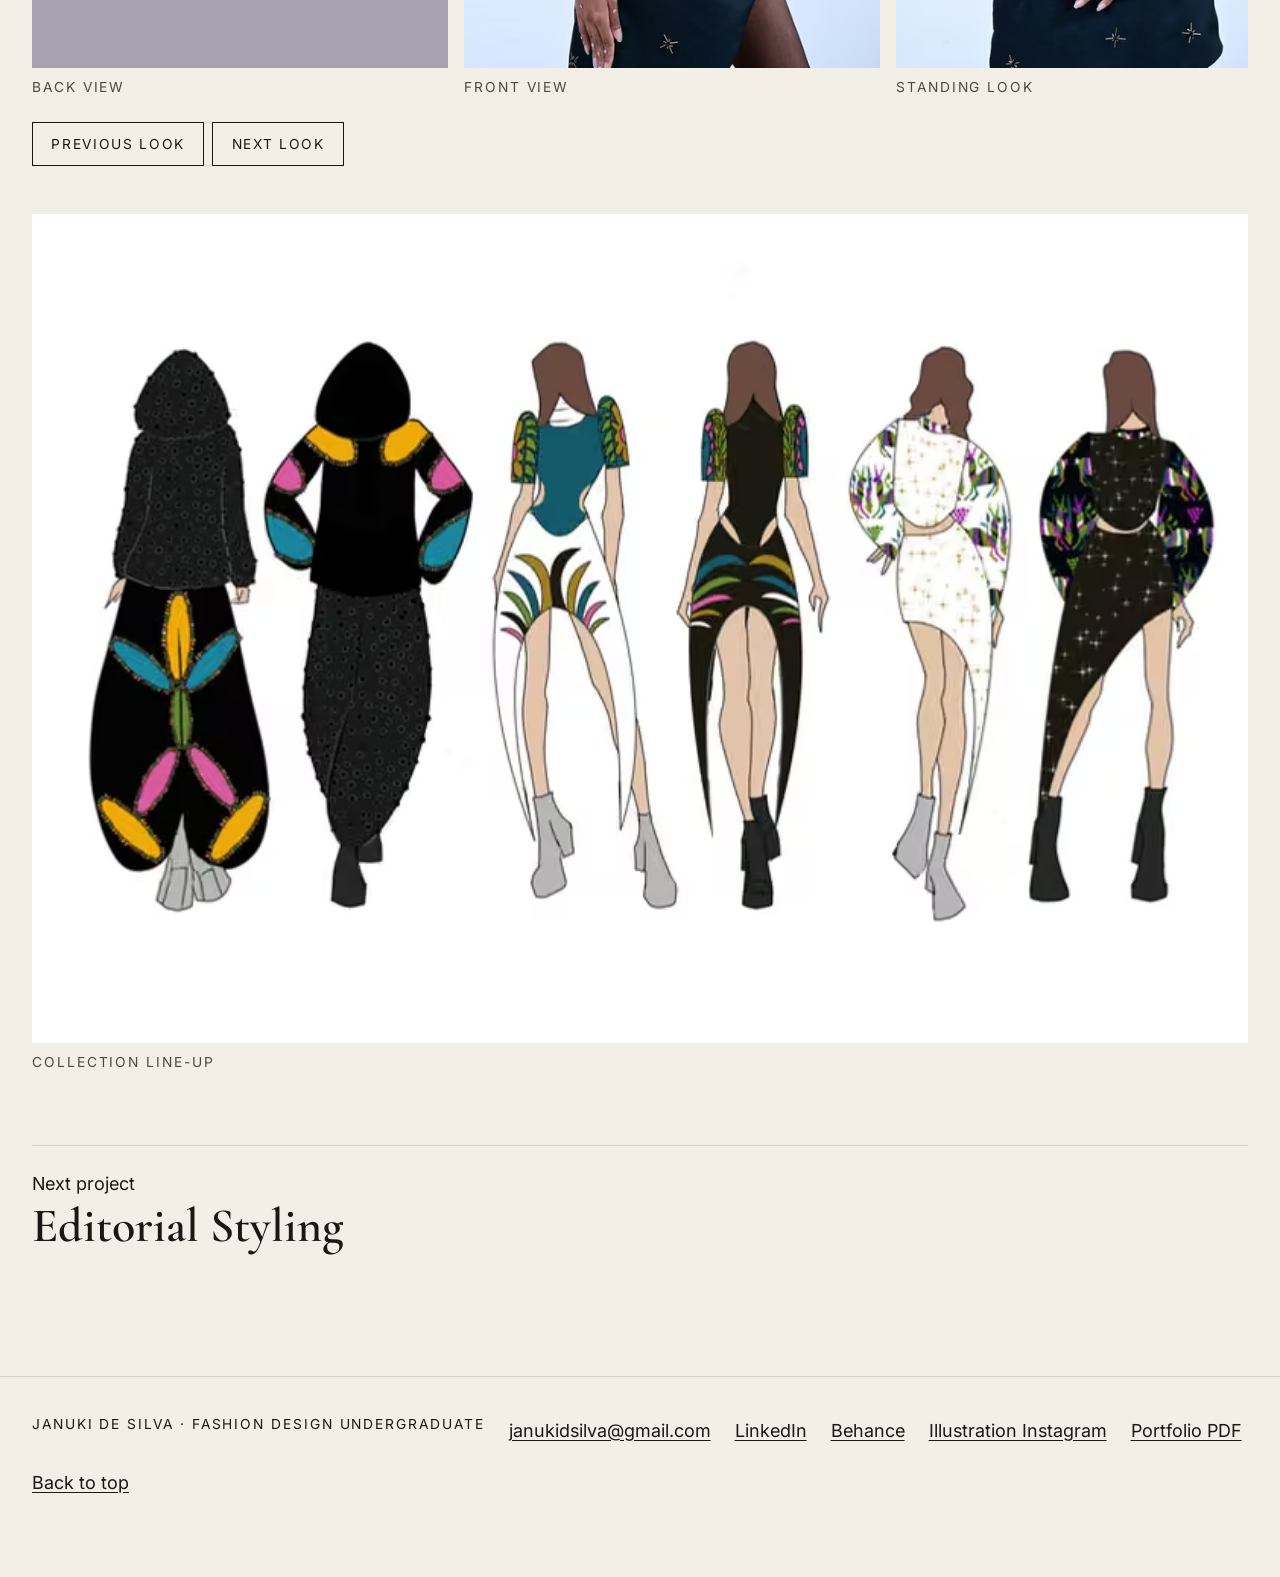
==== commit dd83404d: "Correct captions that did not match the photographs. The Cosmic Heirloom line-up is six looks in col" ====
--- a/cosmic-heirloom/index.html
+++ b/cosmic-heirloom/index.html
@@ -17,12 +17,12 @@
   <meta property="og:image" content="https://januki-desilva.github.io/images/og/cosmic-heirloom.jpg">
   <meta property="og:image:width" content="1200">
   <meta property="og:image:height" content="630">
-  <meta property="og:image:alt" content="Cosmic Heirloom. Black-and-white line-up of five illustrated looks.">
+  <meta property="og:image:alt" content="Cosmic Heirloom. Colour line-up of six illustrated looks.">
   <meta name="twitter:card" content="summary_large_image">
   <meta name="twitter:title" content="Cosmic Heirloom — Januki De Silva">
   <meta name="twitter:description" content="Cosmic Heirloom by Januki De Silva. Afrofuturism meets Mexican Otomi Tenango embroidery in urban contemporary wear, told as The Threadwalker’s Journey.">
   <meta name="twitter:image" content="https://januki-desilva.github.io/images/og/cosmic-heirloom.jpg">
-  <meta name="twitter:image:alt" content="Cosmic Heirloom. Black-and-white line-up of five illustrated looks.">
+  <meta name="twitter:image:alt" content="Cosmic Heirloom. Colour line-up of six illustrated looks.">
   <link rel="icon" href="/favicon.svg" type="image/svg+xml">
   <link rel="icon" href="/favicon.ico" sizes="any">
   <link rel="apple-touch-icon" href="/apple-touch-icon.png">
@@ -1247,7 +1247,7 @@
           <picture>
             <source type="image/avif" srcset="/images/cosmic/braids-480.avif 480w, /images/cosmic/braids-532.avif 532w" sizes="(min-width: 720px) 42vw, 100vw">
             <source type="image/webp" srcset="/images/cosmic/braids-480.webp 480w, /images/cosmic/braids-532.webp 532w" sizes="(min-width: 720px) 42vw, 100vw">
-            <img src="/images/cosmic/braids-532.jpg" srcset="/images/cosmic/braids-480.jpg 480w, /images/cosmic/braids-532.jpg 532w" sizes="(min-width: 720px) 42vw, 100vw" width="532" height="800" alt="Back view of a model with long braids, in a black jacket with white embroidery, a black top and white trousers." fetchpriority="high" decoding="async">
+            <img src="/images/cosmic/braids-532.jpg" srcset="/images/cosmic/braids-480.jpg 480w, /images/cosmic/braids-532.jpg 532w" sizes="(min-width: 720px) 42vw, 100vw" width="532" height="800" alt="Back view of a model with braids and pink bows, in a black jacket with bright multicoloured Otomi embroidery and a black skirt." fetchpriority="high" decoding="async">
           </picture>
         </figure>
       </header>
@@ -1307,7 +1307,7 @@
           <div class="prose">
             <p class="kicker">Final collection and photoshoot</p>
             <h2>The back of the jacket</h2>
-            <p>The hero is the back view of the embroidered jacket. The other photographs are from the same shoot, and the line-up is the flat drawing of the five looks.</p>
+            <p>The hero is the back view of the embroidered jacket. The other photographs are from the same shoot, and the line-up is the flat drawing of the six looks in colour.</p>
           </div>
           <div class="lookbook" role="region" aria-label="Cosmic Heirloom final collection">
       <ul class="lookbook-track" tabindex="0">
@@ -1317,7 +1317,7 @@
             <picture>
             <source type="image/avif" srcset="/images/cosmic/braids-480.avif 480w, /images/cosmic/braids-532.avif 532w" sizes="(min-width: 800px) 26rem, 78vw">
             <source type="image/webp" srcset="/images/cosmic/braids-480.webp 480w, /images/cosmic/braids-532.webp 532w" sizes="(min-width: 800px) 26rem, 78vw">
-            <img src="/images/cosmic/braids-532.jpg" srcset="/images/cosmic/braids-480.jpg 480w, /images/cosmic/braids-532.jpg 532w" sizes="(min-width: 800px) 26rem, 78vw" width="532" height="800" alt="Back view of a model with long braids, in a black jacket with white embroidery, a black top and white trousers." loading="lazy" decoding="async">
+            <img src="/images/cosmic/braids-532.jpg" srcset="/images/cosmic/braids-480.jpg 480w, /images/cosmic/braids-532.jpg 532w" sizes="(min-width: 800px) 26rem, 78vw" width="532" height="800" alt="Back view of a model with braids and pink bows, in a black jacket with bright multicoloured Otomi embroidery and a black skirt." loading="lazy" decoding="async">
           </picture>
           </button>
           <figcaption>Back view</figcaption>
@@ -1329,7 +1329,7 @@
             <picture>
             <source type="image/avif" srcset="/images/cosmic/profile-480.avif 480w, /images/cosmic/profile-532.avif 532w" sizes="(min-width: 800px) 26rem, 78vw">
             <source type="image/webp" srcset="/images/cosmic/profile-480.webp 480w, /images/cosmic/profile-532.webp 532w" sizes="(min-width: 800px) 26rem, 78vw">
-            <img src="/images/cosmic/profile-532.jpg" srcset="/images/cosmic/profile-480.jpg 480w, /images/cosmic/profile-532.jpg 532w" sizes="(min-width: 800px) 26rem, 78vw" width="532" height="800" alt="Front view of a model with braided hair, in a black embroidered jacket, black top and white trousers." loading="lazy" decoding="async">
+            <img src="/images/cosmic/profile-532.jpg" srcset="/images/cosmic/profile-480.jpg 480w, /images/cosmic/profile-532.jpg 532w" sizes="(min-width: 800px) 26rem, 78vw" width="532" height="800" alt="Front view of a model with braids and pink bows, in a black jacket with bright multicoloured Otomi embroidery and a black skirt." loading="lazy" decoding="async">
           </picture>
           </button>
           <figcaption>Front view</figcaption>
@@ -1341,7 +1341,7 @@
             <picture>
             <source type="image/avif" srcset="/images/cosmic/standing-479.avif 479w" sizes="(min-width: 800px) 26rem, 78vw">
             <source type="image/webp" srcset="/images/cosmic/standing-479.webp 479w" sizes="(min-width: 800px) 26rem, 78vw">
-            <img src="/images/cosmic/standing-479.jpg" srcset="/images/cosmic/standing-479.jpg 479w" sizes="(min-width: 800px) 26rem, 78vw" width="479" height="720" alt="A standing model in a long black embroidered coat and white shoes." loading="lazy" decoding="async">
+            <img src="/images/cosmic/standing-479.jpg" srcset="/images/cosmic/standing-479.jpg 479w" sizes="(min-width: 800px) 26rem, 78vw" width="479" height="720" alt="A standing model in a long black garment with multicoloured embroidery and white shoes." loading="lazy" decoding="async">
           </picture>
           </button>
           <figcaption>Standing look</figcaption>
@@ -1353,7 +1353,7 @@
             <picture>
             <source type="image/avif" srcset="/images/cosmic/detail-426.avif 426w" sizes="(min-width: 800px) 26rem, 78vw">
             <source type="image/webp" srcset="/images/cosmic/detail-426.webp 426w" sizes="(min-width: 800px) 26rem, 78vw">
-            <img src="/images/cosmic/detail-426.jpg" srcset="/images/cosmic/detail-426.jpg 426w" sizes="(min-width: 800px) 26rem, 78vw" width="426" height="640" alt="Close view of white embroidery on black cloth, with a bird and curling stems." loading="lazy" decoding="async">
+            <img src="/images/cosmic/detail-426.jpg" srcset="/images/cosmic/detail-426.jpg 426w" sizes="(min-width: 800px) 26rem, 78vw" width="426" height="640" alt="Close view of bright multicoloured Otomi embroidery on black cloth, with a bird and curling stems." loading="lazy" decoding="async">
           </picture>
           </button>
           <figcaption>Embroidery detail</figcaption>
@@ -1370,7 +1370,7 @@
             <picture>
             <source type="image/avif" srcset="/images/cosmic/back-480.avif 480w, /images/cosmic/back-800.avif 800w" sizes="(min-width: 800px) 70vw, 100vw">
             <source type="image/webp" srcset="/images/cosmic/back-480.webp 480w, /images/cosmic/back-800.webp 800w" sizes="(min-width: 800px) 70vw, 100vw">
-            <img src="/images/cosmic/back-800.jpg" srcset="/images/cosmic/back-480.jpg 480w, /images/cosmic/back-800.jpg 800w" sizes="(min-width: 800px) 70vw, 100vw" width="800" height="545" alt="Black-and-white line-up of five illustrated Cosmic Heirloom looks, with starbursts and animal motifs." loading="lazy" decoding="async">
+            <img src="/images/cosmic/back-800.jpg" srcset="/images/cosmic/back-480.jpg 480w, /images/cosmic/back-800.jpg 800w" sizes="(min-width: 800px) 70vw, 100vw" width="800" height="545" alt="Colour line-up of six illustrated Cosmic Heirloom looks, with starbursts and animal motifs." loading="lazy" decoding="async">
           </picture>
           </button>
           <figcaption>Collection line-up</figcaption>
